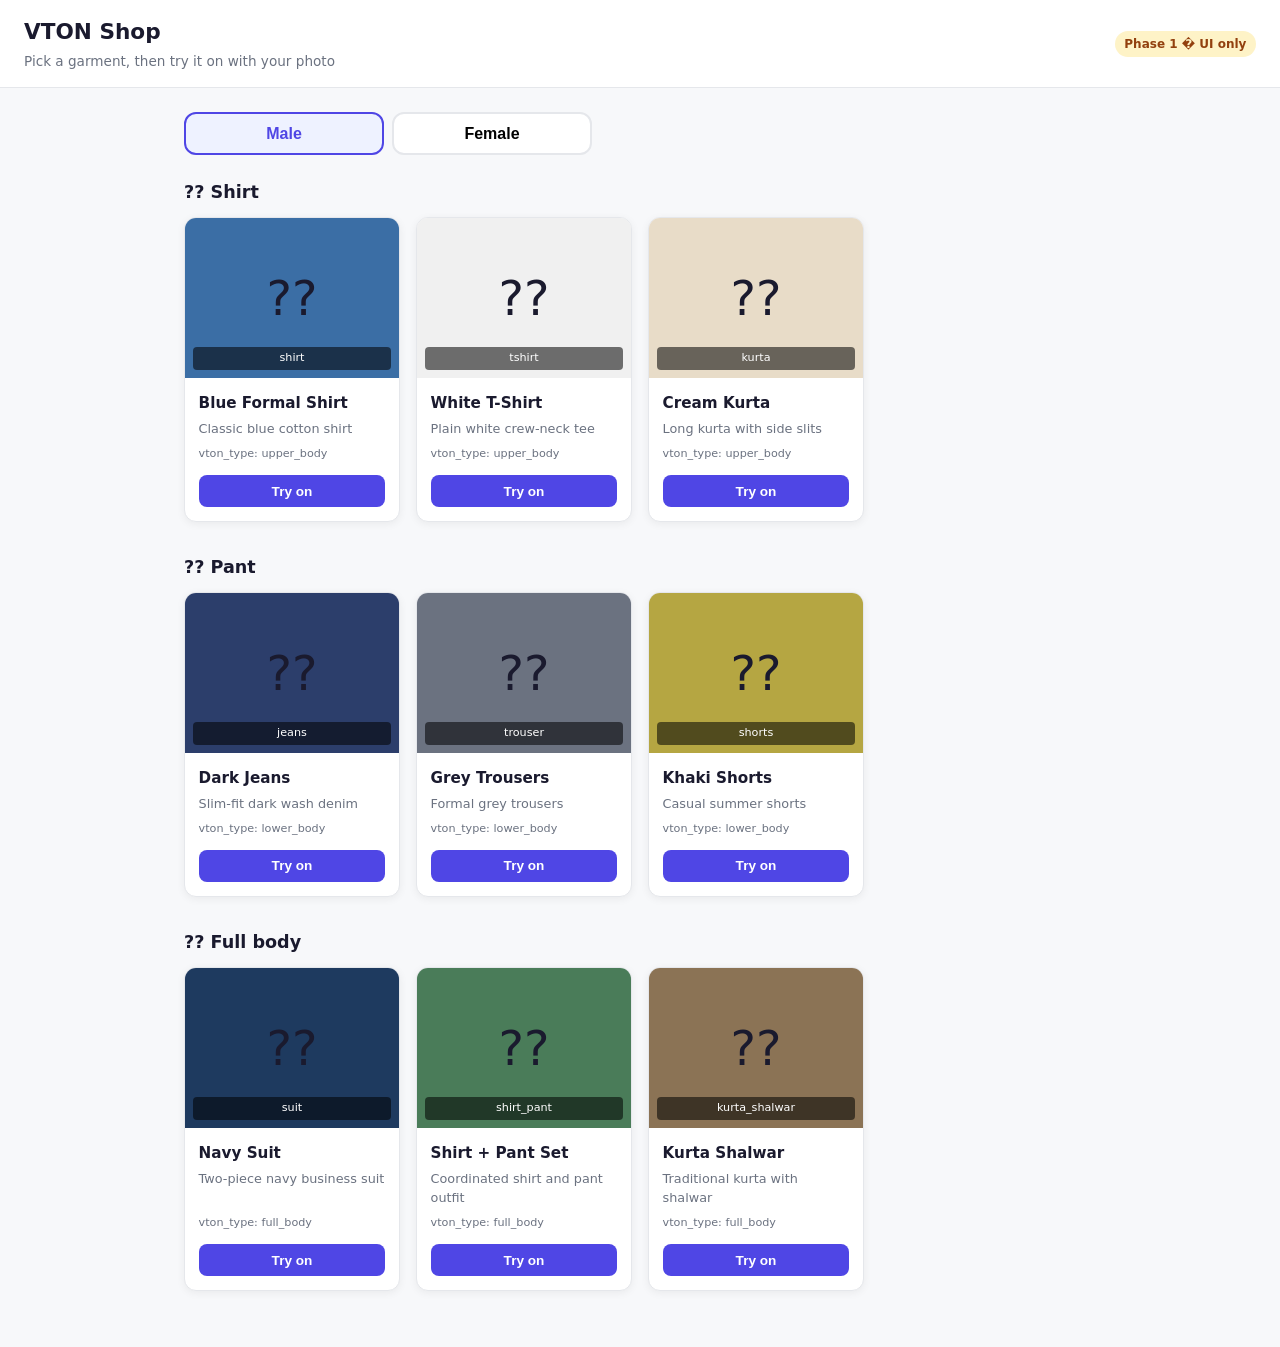
==== index.html @ e8cda4fc "simple page" ====
<!DOCTYPE html>
<html lang="en">
<head>
  <meta charset="UTF-8" />
  <meta name="viewport" content="width=device-width, initial-scale=1.0" />
  <title>VTON Shop � Pick a Garment</title>
  <link rel="stylesheet" href="css/style.css" />
</head>
<body>

  <header class="site-header">
    <div>
      <h1>VTON Shop</h1>
      <p>Pick a garment, then try it on with your photo</p>
    </div>
    <span class="phase-badge">Phase 1 � UI only</span>
  </header>

  <main class="container">

    <!-- Step 1: pick Male or Female -->
    <div class="gender-toggle">
      <button class="gender-btn active" data-gender="male">Male</button>
      <button class="gender-btn" data-gender="female">Female</button>
    </div>

    <!-- Step 2: products grouped by Shirt / Pant / Full body -->
    <div id="catalog"></div>

  </main>

  <script src="js/products.js"></script>
  <script src="js/shop.js"></script>
</body>
</html>
---- css/style.css ----
/* Simple, clean styles � no framework needed */

*,
*::before,
*::after {
  box-sizing: border-box;
}

:root {
  --bg: #f7f8fa;
  --card: #ffffff;
  --text: #1a1a2e;
  --muted: #6b7280;
  --accent: #4f46e5;
  --accent-hover: #4338ca;
  --border: #e5e7eb;
  --radius: 12px;
  --shadow: 0 2px 8px rgba(0, 0, 0, 0.06);
}

body {
  margin: 0;
  font-family: system-ui, -apple-system, "Segoe UI", Roboto, sans-serif;
  background: var(--bg);
  color: var(--text);
  line-height: 1.5;
}

/* ?? Header ??????????????????????????????????????????????????????????? */

.site-header {
  background: var(--card);
  border-bottom: 1px solid var(--border);
  padding: 1rem 1.5rem;
  display: flex;
  align-items: center;
  justify-content: space-between;
  flex-wrap: wrap;
  gap: 1rem;
}

.site-header h1 {
  margin: 0;
  font-size: 1.35rem;
}

.site-header p {
  margin: 0.15rem 0 0;
  font-size: 0.85rem;
  color: var(--muted);
}

.phase-badge {
  background: #fef3c7;
  color: #92400e;
  font-size: 0.75rem;
  font-weight: 600;
  padding: 0.25rem 0.6rem;
  border-radius: 999px;
}

/* ?? Layout ??????????????????????????????????????????????????????????? */

.container {
  max-width: 960px;
  margin: 0 auto;
  padding: 1.5rem;
}

/* ?? Gender toggle ???????????????????????????????????????????????????? */

.gender-toggle {
  display: flex;
  gap: 0.5rem;
  margin-bottom: 1.5rem;
}

.gender-btn {
  flex: 1;
  max-width: 200px;
  padding: 0.65rem 1rem;
  border: 2px solid var(--border);
  border-radius: var(--radius);
  background: var(--card);
  font-size: 1rem;
  font-weight: 600;
  cursor: pointer;
  transition: border-color 0.15s, background 0.15s;
}

.gender-btn:hover {
  border-color: var(--accent);
}

.gender-btn.active {
  border-color: var(--accent);
  background: #eef2ff;
  color: var(--accent);
}

/* ?? Category sections ???????????????????????????????????????????????? */

.category-section {
  margin-bottom: 2rem;
}

.category-title {
  font-size: 1.1rem;
  margin: 0 0 0.75rem;
  display: flex;
  align-items: center;
  gap: 0.4rem;
}

.product-grid {
  display: grid;
  grid-template-columns: repeat(auto-fill, minmax(200px, 1fr));
  gap: 1rem;
}

/* ?? Product card ????????????????????????????????????????????????????? */

.product-card {
  background: var(--card);
  border: 1px solid var(--border);
  border-radius: var(--radius);
  overflow: hidden;
  box-shadow: var(--shadow);
  display: flex;
  flex-direction: column;
}

.product-image {
  height: 160px;
  display: flex;
  align-items: center;
  justify-content: center;
  font-size: 3rem;
  position: relative;
}

.product-image .garment-label {
  position: absolute;
  bottom: 8px;
  left: 8px;
  right: 8px;
  background: rgba(0, 0, 0, 0.55);
  color: #fff;
  font-size: 0.7rem;
  padding: 0.2rem 0.5rem;
  border-radius: 4px;
  text-align: center;
}

.product-info {
  padding: 0.85rem;
  flex: 1;
  display: flex;
  flex-direction: column;
}

.product-info h3 {
  margin: 0 0 0.25rem;
  font-size: 0.95rem;
}

.product-info p {
  margin: 0;
  font-size: 0.8rem;
  color: var(--muted);
  flex: 1;
}

.product-meta {
  font-size: 0.7rem;
  color: var(--muted);
  margin-top: 0.5rem;
}

.try-on-btn {
  margin-top: 0.75rem;
  width: 100%;
  padding: 0.55rem;
  border: none;
  border-radius: 8px;
  background: var(--accent);
  color: #fff;
  font-weight: 600;
  font-size: 0.85rem;
  cursor: pointer;
  transition: background 0.15s;
}

.try-on-btn:hover {
  background: var(--accent-hover);
}

/* ?? Try-on page ?????????????????????????????????????????????????????? */

.try-on-layout {
  display: grid;
  grid-template-columns: 1fr 1fr;
  gap: 1.5rem;
}

@media (max-width: 640px) {
  .try-on-layout {
    grid-template-columns: 1fr;
  }
}

.panel {
  background: var(--card);
  border: 1px solid var(--border);
  border-radius: var(--radius);
  padding: 1.25rem;
  box-shadow: var(--shadow);
}

.panel h2 {
  margin: 0 0 1rem;
  font-size: 1rem;
}

.selected-product {
  display: flex;
  gap: 1rem;
  align-items: center;
}

.selected-product .thumb {
  width: 80px;
  height: 100px;
  border-radius: 8px;
  display: flex;
  align-items: center;
  justify-content: center;
  font-size: 2rem;
  flex-shrink: 0;
}

.selected-product .details h3 {
  margin: 0 0 0.25rem;
}

.selected-product .details p {
  margin: 0;
  font-size: 0.85rem;
  color: var(--muted);
}

.upload-zone {
  border: 2px dashed var(--border);
  border-radius: var(--radius);
  padding: 2rem 1rem;
  text-align: center;
  cursor: pointer;
  transition: border-color 0.15s, background 0.15s;
}

.upload-zone:hover,
.upload-zone.dragover {
  border-color: var(--accent);
  background: #f5f3ff;
}

.upload-zone input {
  display: none;
}

.upload-zone p {
  margin: 0.5rem 0 0;
  font-size: 0.85rem;
  color: var(--muted);
}

.preview-img {
  max-width: 100%;
  max-height: 280px;
  border-radius: 8px;
  margin-top: 1rem;
  display: none;
}

.preview-img.visible {
  display: block;
}

.primary-btn {
  width: 100%;
  padding: 0.75rem;
  margin-top: 1rem;
  border: none;
  border-radius: 8px;
  background: var(--accent);
  color: #fff;
  font-size: 1rem;
  font-weight: 600;
  cursor: pointer;
}

.primary-btn:hover:not(:disabled) {
  background: var(--accent-hover);
}

.primary-btn:disabled {
  opacity: 0.5;
  cursor: not-allowed;
}

.back-link {
  display: inline-block;
  margin-bottom: 1rem;
  color: var(--accent);
  text-decoration: none;
  font-size: 0.9rem;
}

.back-link:hover {
  text-decoration: underline;
}

/* ?? Result / info boxes ?????????????????????????????????????????????? */

.info-box {
  background: #f0fdf4;
  border: 1px solid #bbf7d0;
  border-radius: var(--radius);
  padding: 1rem;
  margin-top: 1rem;
  font-size: 0.85rem;
}

.info-box.warning {
  background: #fffbeb;
  border-color: #fde68a;
}

.info-box h4 {
  margin: 0 0 0.5rem;
  font-size: 0.9rem;
}

.info-box pre {
  margin: 0;
  font-size: 0.75rem;
  white-space: pre-wrap;
  word-break: break-all;
  background: rgba(0, 0, 0, 0.04);
  padding: 0.5rem;
  border-radius: 6px;
}

.result-placeholder {
  height: 280px;
  background: #f3f4f6;
  border-radius: 8px;
  display: flex;
  align-items: center;
  justify-content: center;
  color: var(--muted);
  font-size: 0.9rem;
}
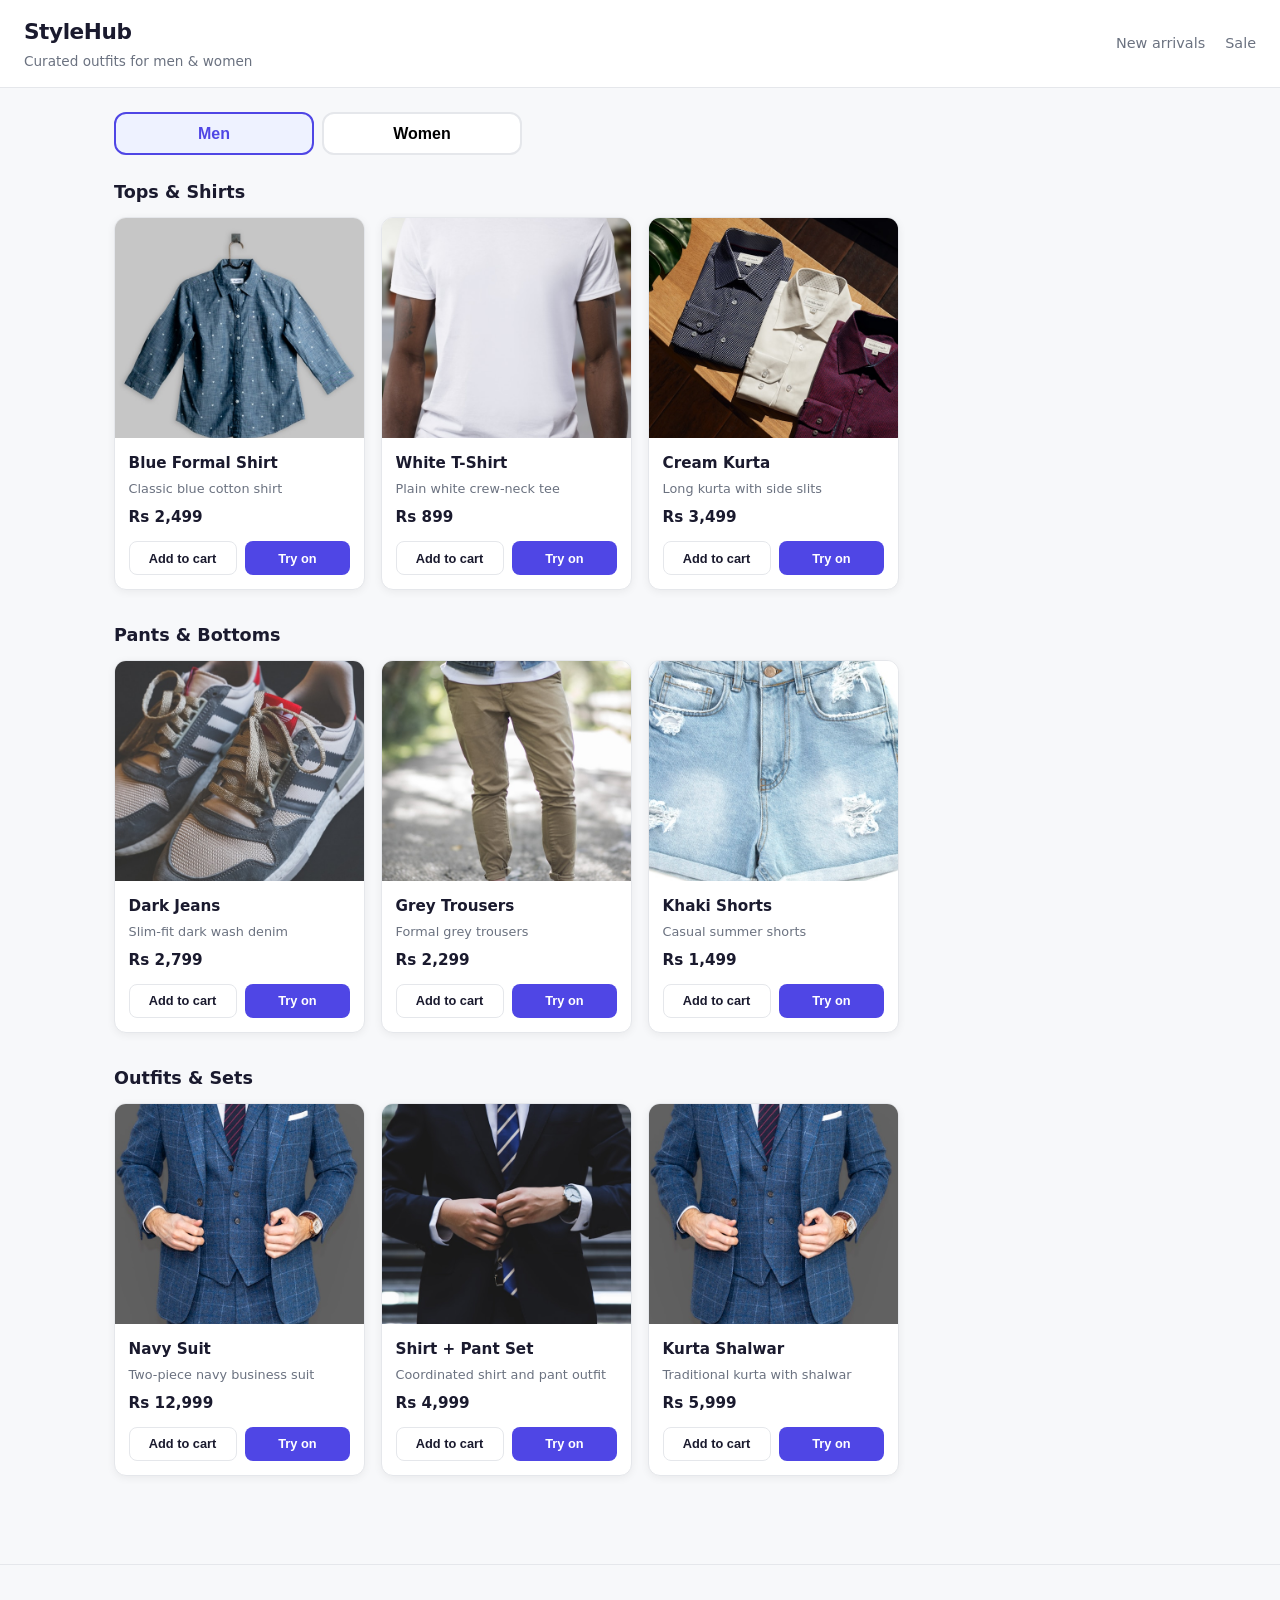
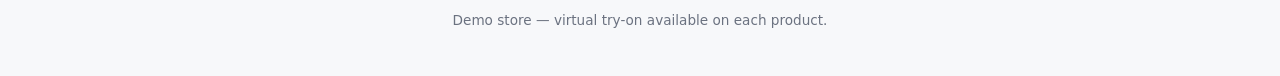
==== commit f82468c7: "intigrated" ====
--- a/index.html
+++ b/index.html
@@ -3,33 +3,40 @@
 <head>
   <meta charset="UTF-8" />
   <meta name="viewport" content="width=device-width, initial-scale=1.0" />
-  <title>VTON Shop � Pick a Garment</title>
+  <title>StyleHub — Online Outfit Store</title>
   <link rel="stylesheet" href="css/style.css" />
 </head>
 <body>
 
   <header class="site-header">
-    <div>
-      <h1>VTON Shop</h1>
-      <p>Pick a garment, then try it on with your photo</p>
+    <div class="brand">
+      <h1>StyleHub</h1>
+      <p>Curated outfits for men &amp; women</p>
     </div>
-    <span class="phase-badge">Phase 1 � UI only</span>
+    <nav class="header-nav">
+      <span class="nav-link">New arrivals</span>
+      <span class="nav-link">Sale</span>
+    </nav>
   </header>
 
   <main class="container">
 
-    <!-- Step 1: pick Male or Female -->
     <div class="gender-toggle">
-      <button class="gender-btn active" data-gender="male">Male</button>
-      <button class="gender-btn" data-gender="female">Female</button>
+      <button type="button" class="gender-btn active" data-gender="male">Men</button>
+      <button type="button" class="gender-btn" data-gender="female">Women</button>
     </div>
 
-    <!-- Step 2: products grouped by Shirt / Pant / Full body -->
     <div id="catalog"></div>
 
   </main>
 
+  <footer class="site-footer">
+    <p>Demo store — virtual try-on available on each product.</p>
+  </footer>
+
+  <script src="js/config.js"></script>
   <script src="js/products.js"></script>
+  <script src="js/vton-widget.js"></script>
   <script src="js/shop.js"></script>
 </body>
 </html>
--- a/css/style.css
+++ b/css/style.css
@@ -62,9 +62,33 @@
 /* ?? Layout ??????????????????????????????????????????????????????????? */
 
 .container {
-  max-width: 960px;
+  max-width: 1100px;
   margin: 0 auto;
   padding: 1.5rem;
+}
+
+.site-footer {
+  text-align: center;
+  padding: 2rem 1rem;
+  color: var(--muted);
+  font-size: 0.85rem;
+  border-top: 1px solid var(--border);
+  margin-top: 2rem;
+}
+
+.header-nav {
+  display: flex;
+  gap: 1.25rem;
+}
+
+.nav-link {
+  font-size: 0.9rem;
+  color: var(--muted);
+  cursor: default;
+}
+
+.brand h1 {
+  letter-spacing: -0.02em;
 }
 
 /* ?? Gender toggle ???????????????????????????????????????????????????? */
@@ -131,12 +155,21 @@
 }
 
 .product-image {
-  height: 160px;
+  height: 220px;
   display: flex;
   align-items: center;
   justify-content: center;
   font-size: 3rem;
   position: relative;
+  overflow: hidden;
+  background: #e5e7eb;
+}
+
+.product-image img {
+  width: 100%;
+  height: 100%;
+  object-fit: cover;
+  display: block;
 }
 
 .product-image .garment-label {
@@ -177,6 +210,51 @@
   margin-top: 0.5rem;
 }
 
+.product-price {
+  font-size: 0.95rem;
+  font-weight: 700;
+  margin-top: 0.5rem;
+  color: var(--text);
+}
+
+.product-actions {
+  display: flex;
+  gap: 0.5rem;
+  margin-top: 0.75rem;
+}
+
+.btn-secondary,
+.btn-try-on {
+  flex: 1;
+  padding: 0.55rem 0.4rem;
+  border-radius: 8px;
+  font-weight: 600;
+  font-size: 0.8rem;
+  cursor: pointer;
+  transition: background 0.15s, border-color 0.15s;
+}
+
+.btn-secondary {
+  border: 1px solid var(--border);
+  background: var(--card);
+  color: var(--text);
+}
+
+.btn-secondary:hover {
+  border-color: var(--accent);
+}
+
+.btn-try-on {
+  border: none;
+  background: var(--accent);
+  color: #fff;
+}
+
+.btn-try-on:hover {
+  background: var(--accent-hover);
+}
+
+/* Legacy single-button class (try-on page) */
 .try-on-btn {
   margin-top: 0.75rem;
   width: 100%;
@@ -237,6 +315,15 @@
   justify-content: center;
   font-size: 2rem;
   flex-shrink: 0;
+}
+
+.selected-product .thumb-img {
+  width: 100px;
+  height: 130px;
+  border-radius: 8px;
+  object-fit: cover;
+  flex-shrink: 0;
+  background: #e5e7eb;
 }
 
 .selected-product .details h3 {
@@ -352,7 +439,7 @@
 }
 
 .result-placeholder {
-  height: 280px;
+  min-height: 200px;
   background: #f3f4f6;
   border-radius: 8px;
   display: flex;
@@ -360,4 +447,171 @@
   justify-content: center;
   color: var(--muted);
   font-size: 0.9rem;
-}
+  padding: 1rem;
+  text-align: center;
+}
+
+/* ── VTON widget (modal) ───────────────────────────────────────────── */
+
+body.vton-open {
+  overflow: hidden;
+}
+
+.vton-widget {
+  position: fixed;
+  inset: 0;
+  z-index: 1000;
+  display: flex;
+  align-items: center;
+  justify-content: center;
+  padding: 1rem;
+  pointer-events: none;
+  opacity: 0;
+  transition: opacity 0.2s;
+}
+
+.vton-widget.open {
+  pointer-events: auto;
+  opacity: 1;
+}
+
+.vton-backdrop {
+  position: absolute;
+  inset: 0;
+  background: rgba(15, 23, 42, 0.55);
+}
+
+.vton-dialog {
+  position: relative;
+  z-index: 1;
+  width: 100%;
+  max-width: 480px;
+  max-height: 92vh;
+  overflow-y: auto;
+  background: var(--card);
+  border-radius: var(--radius);
+  padding: 1.5rem;
+  box-shadow: 0 20px 50px rgba(0, 0, 0, 0.2);
+}
+
+.vton-close {
+  position: absolute;
+  top: 0.75rem;
+  right: 0.75rem;
+  width: 2rem;
+  height: 2rem;
+  border: none;
+  border-radius: 50%;
+  background: #f3f4f6;
+  font-size: 1.25rem;
+  line-height: 1;
+  cursor: pointer;
+  color: var(--muted);
+}
+
+.vton-close:hover {
+  background: #e5e7eb;
+  color: var(--text);
+}
+
+.vton-dialog h2 {
+  margin: 0 2rem 0.25rem 0;
+  font-size: 1.2rem;
+}
+
+.vton-subtitle {
+  margin: 0 0 1rem;
+  font-size: 0.85rem;
+  color: var(--muted);
+}
+
+.vton-product {
+  display: flex;
+  gap: 1rem;
+  align-items: center;
+  padding: 0.75rem;
+  background: #f9fafb;
+  border-radius: 8px;
+  margin-bottom: 1rem;
+}
+
+.vton-product .thumb-img {
+  width: 72px;
+  height: 96px;
+  object-fit: cover;
+  border-radius: 6px;
+  flex-shrink: 0;
+}
+
+.vton-product .details h3 {
+  margin: 0 0 0.2rem;
+  font-size: 0.95rem;
+}
+
+.vton-product .details p {
+  margin: 0;
+  font-size: 0.8rem;
+  color: var(--muted);
+}
+
+.vton-result-section {
+  margin-top: 1.25rem;
+}
+
+.vton-result-section h3 {
+  margin: 0 0 0.5rem;
+  font-size: 0.9rem;
+}
+
+.vton-result-img {
+  max-width: 100%;
+  border-radius: 8px;
+  display: block;
+}
+
+.vton-status {
+  margin-top: 0.75rem;
+  padding: 0.65rem 0.85rem;
+  border-radius: 8px;
+  font-size: 0.85rem;
+  background: #eef2ff;
+  color: #3730a3;
+}
+
+.vton-status.loading {
+  background: #fef3c7;
+  color: #92400e;
+}
+
+.vton-status.error {
+  background: #fef2f2;
+  color: #b91c1c;
+}
+
+.vton-status.info {
+  background: #f0fdf4;
+  color: #166534;
+}
+
+.vton-preview-note {
+  text-align: center;
+  font-size: 0.85rem;
+  color: var(--muted);
+}
+
+.vton-preview-note code {
+  font-size: 0.75rem;
+}
+
+@media (max-width: 640px) {
+  .vton-dialog {
+    max-width: 100%;
+    max-height: 100vh;
+    border-radius: 0;
+    padding: 1.25rem 1rem 2rem;
+  }
+
+  .product-actions {
+    flex-direction: column;
+  }
+}
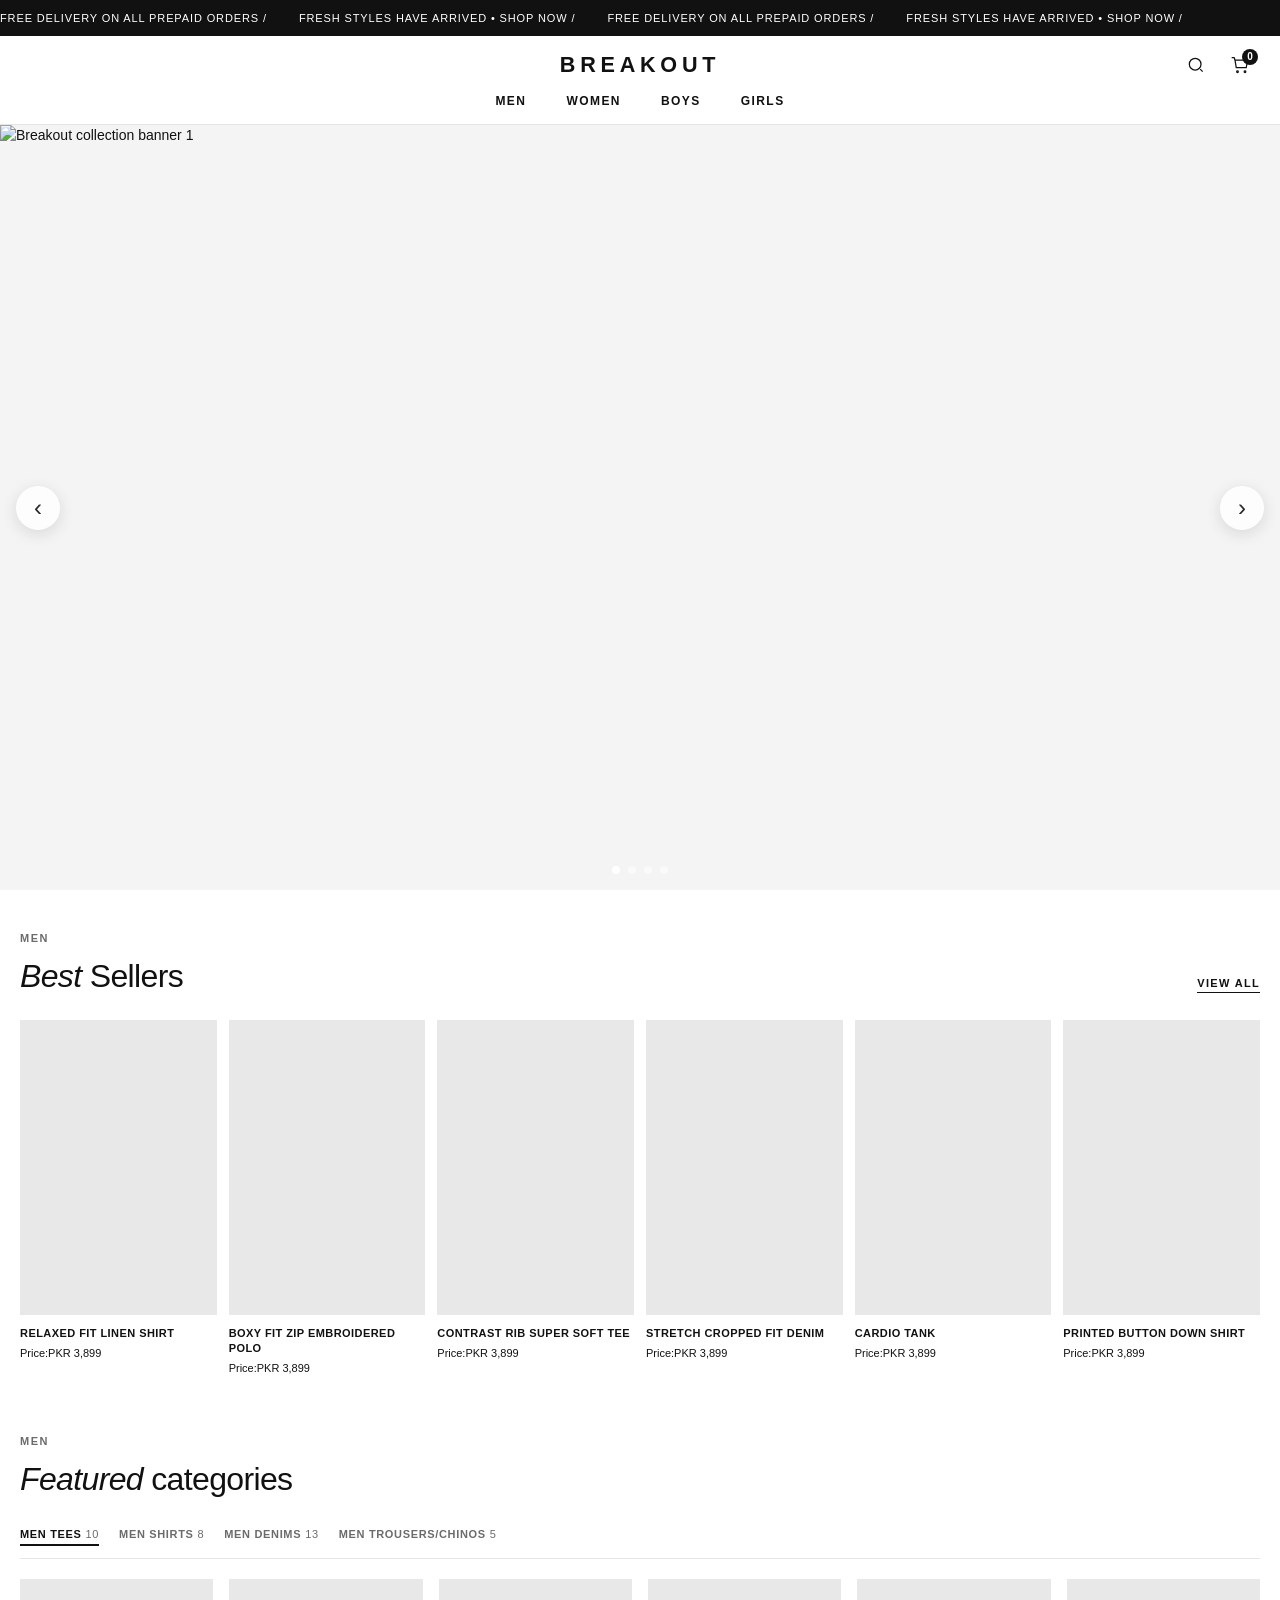
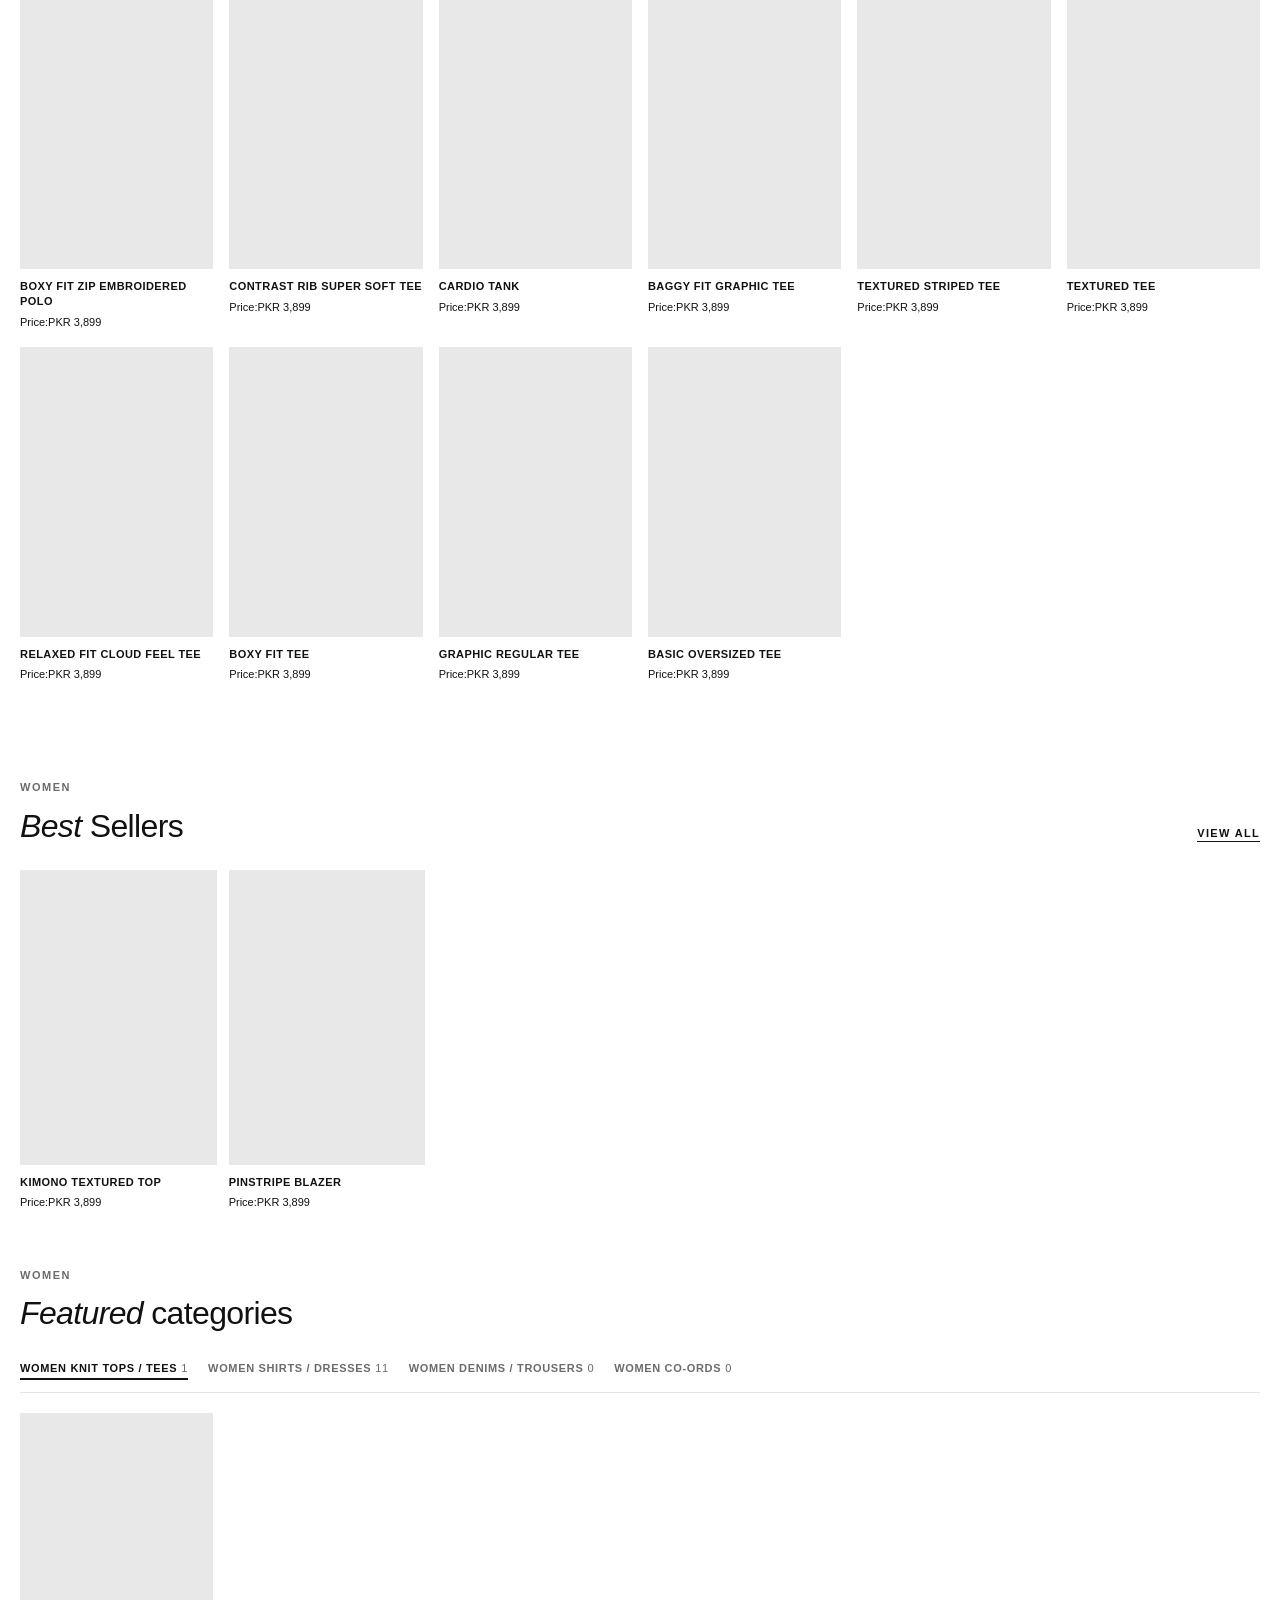
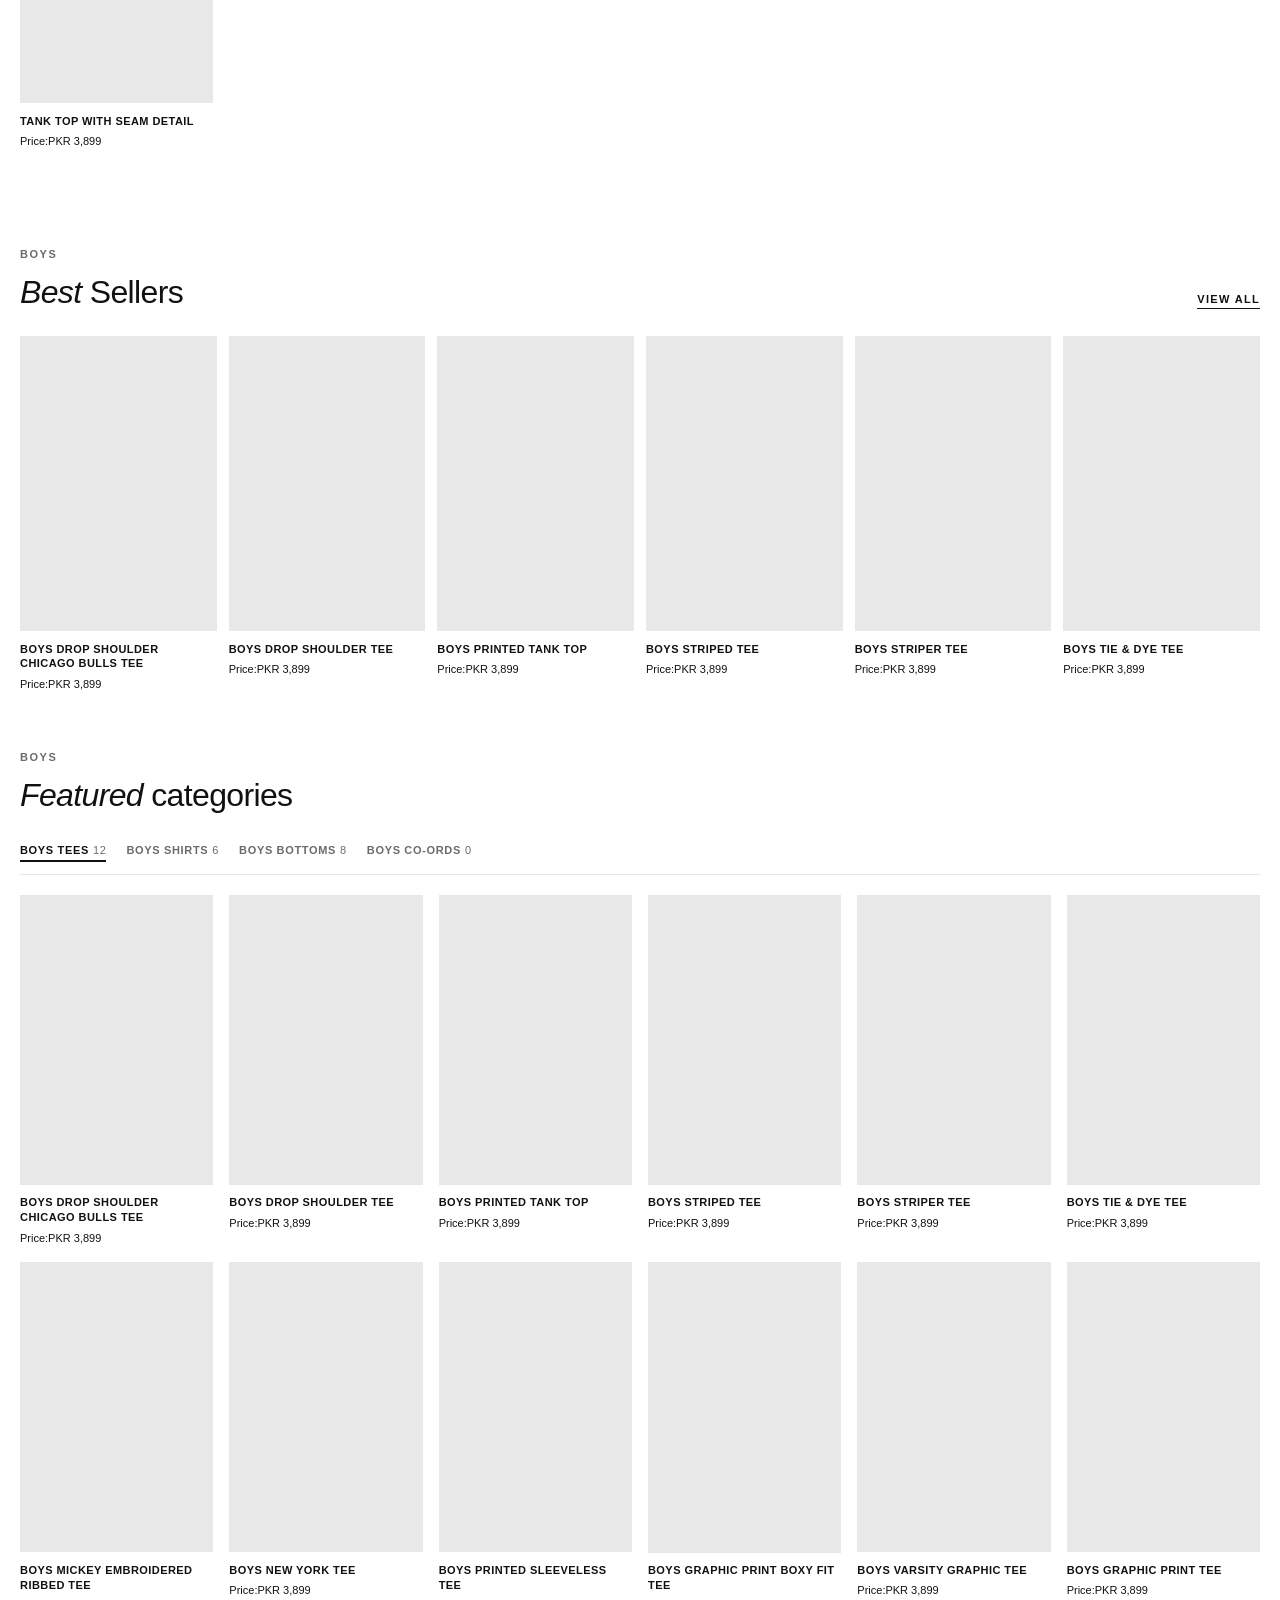
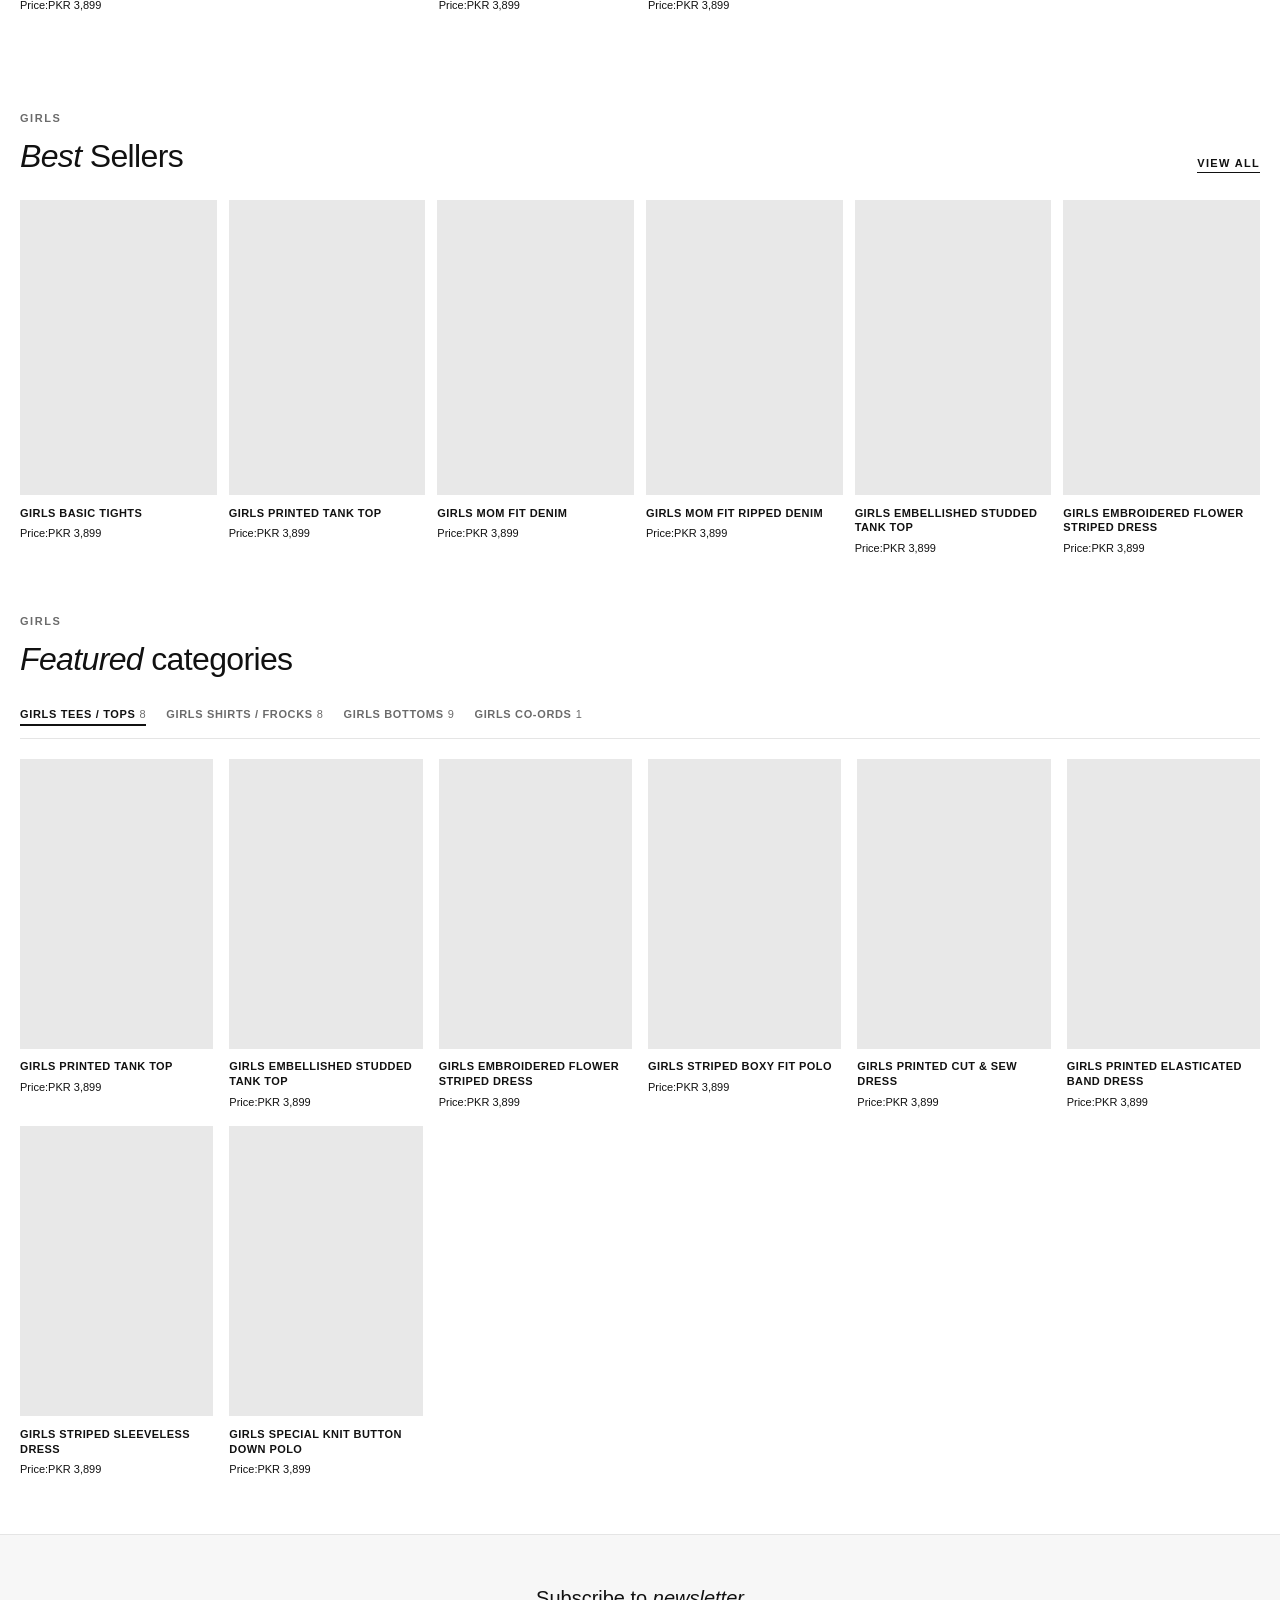
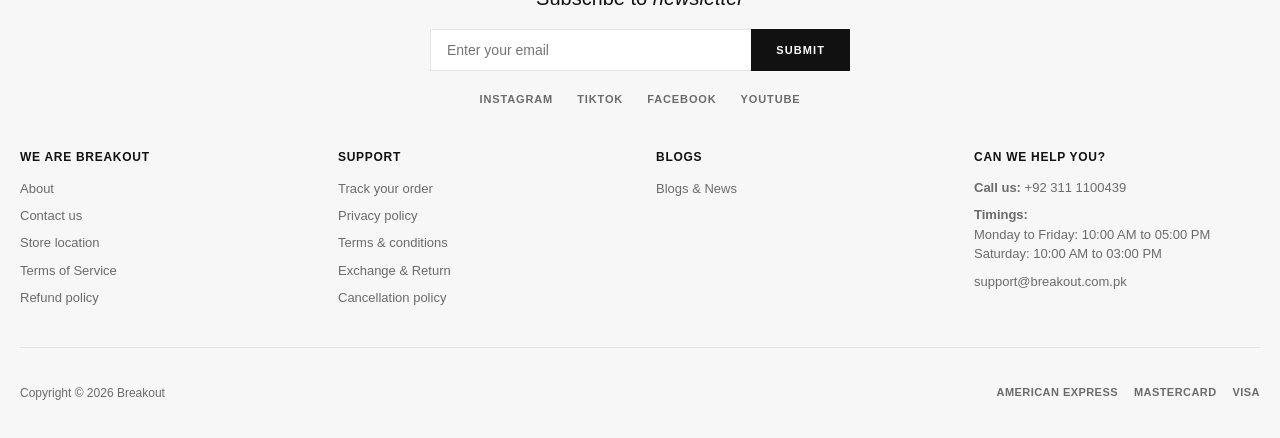
==== commit 7fbefaea: "imrove frontend" ====
--- a/index.html
+++ b/index.html
@@ -3,40 +3,175 @@
 <head>
   <meta charset="UTF-8" />
   <meta name="viewport" content="width=device-width, initial-scale=1.0" />
-  <title>StyleHub — Online Outfit Store</title>
-  <link rel="stylesheet" href="css/style.css" />
+  <meta http-equiv="Cache-Control" content="no-cache, no-store, must-revalidate" />
+  <title>Best Western Wear &amp; Casual Clothing | Breakout Pakistan</title>
+  <link rel="stylesheet" href="css/style.css?v=20260825" />
 </head>
 <body>
 
-  <header class="site-header">
-    <div class="brand">
-      <h1>StyleHub</h1>
-      <p>Curated outfits for men &amp; women</p>
+  <a class="skip-link" href="#main">Skip to content</a>
+
+  <!-- Announcement bar (matches breakout.com.pk copy) -->
+  <div class="announcement-bar">
+    <div class="announcement-bar__track">
+      <span>FREE DELIVERY ON ALL PREPAID ORDERS /</span>
+      <span>FRESH STYLES HAVE ARRIVED • SHOP NOW /</span>
+      <span>FREE DELIVERY ON ALL PREPAID ORDERS /</span>
+      <span>FRESH STYLES HAVE ARRIVED • SHOP NOW /</span>
     </div>
-    <nav class="header-nav">
-      <span class="nav-link">New arrivals</span>
-      <span class="nav-link">Sale</span>
+  </div>
+
+  <!-- Header -->
+  <header class="bo-header" id="bo-header">
+    <div class="bo-header__row bo-header__row--mobile">
+      <button type="button" class="bo-icon-btn" id="btn-menu" aria-label="Menu">
+        <svg width="22" height="22" viewBox="0 0 24 24" fill="none" stroke="currentColor" stroke-width="1.5"><path d="M4 7h16M4 12h16M4 17h16"/></svg>
+      </button>
+      <a href="index.html" class="bo-logo">BREAKOUT</a>
+      <div class="bo-header__actions">
+        <button type="button" class="bo-icon-btn" id="btn-search" aria-label="Search">
+          <svg width="20" height="20" viewBox="0 0 24 24" fill="none" stroke="currentColor" stroke-width="1.5"><circle cx="11" cy="11" r="7"/><path d="M20 20l-3-3"/></svg>
+        </button>
+        <button type="button" class="bo-icon-btn bo-cart-btn" id="btn-cart" aria-label="Shopping cart">
+          <svg width="20" height="20" viewBox="0 0 24 24" fill="none" stroke="currentColor" stroke-width="1.5"><path d="M6 6h15l-1.5 9h-12z"/><circle cx="9" cy="20" r="1"/><circle cx="18" cy="20" r="1"/><path d="M6 6L5 3H2"/></svg>
+          <span class="bo-cart-count" id="cart-count">0</span>
+        </button>
+      </div>
+    </div>
+
+    <nav class="bo-nav" aria-label="Main">
+      <div class="bo-nav__item" data-gender="male">
+        <a href="#section-men" class="bo-nav__link">Men</a>
+      </div>
+      <div class="bo-nav__item" data-gender="female">
+        <a href="#section-women" class="bo-nav__link">Women</a>
+      </div>
+      <div class="bo-nav__item" data-gender="boys">
+        <a href="#section-boys" class="bo-nav__link">Boys</a>
+      </div>
+      <div class="bo-nav__item" data-gender="girls">
+        <a href="#section-girls" class="bo-nav__link">Girls</a>
+      </div>
     </nav>
   </header>
 
-  <main class="container">
+  <!-- Mobile menu drawer -->
+  <div class="bo-drawer" id="drawer-menu" aria-hidden="true">
+    <div class="bo-drawer__backdrop" data-close-drawer></div>
+    <aside class="bo-drawer__panel">
+      <div class="bo-drawer__head">
+        <span class="bo-drawer__title">Menu</span>
+        <button type="button" class="bo-drawer__close" data-close-drawer aria-label="Close">&times;</button>
+      </div>
+      <nav class="bo-drawer__nav" id="mobile-nav"></nav>
+    </aside>
+  </div>
 
-    <div class="gender-toggle">
-      <button type="button" class="gender-btn active" data-gender="male">Men</button>
-      <button type="button" class="gender-btn" data-gender="female">Women</button>
+  <!-- Search drawer -->
+  <div class="bo-drawer" id="drawer-search" aria-hidden="true">
+    <div class="bo-drawer__backdrop" data-close-drawer></div>
+    <aside class="bo-drawer__panel">
+      <div class="bo-drawer__head">
+        <span class="bo-drawer__title">Search</span>
+        <button type="button" class="bo-drawer__close" data-close-drawer aria-label="Close">&times;</button>
+      </div>
+      <input type="search" class="bo-search-input" placeholder="Search for..." id="search-input" />
+      <div class="bo-search-hints" id="search-hints"></div>
+      <div class="bo-search-results" id="search-results"></div>
+    </aside>
+  </div>
+
+  <!-- Cart drawer -->
+  <div class="bo-drawer bo-drawer--cart" id="drawer-cart" aria-hidden="true">
+    <div class="bo-drawer__backdrop" data-close-drawer></div>
+    <aside class="bo-drawer__panel">
+      <div class="bo-drawer__head">
+        <span class="bo-drawer__title">Cart (<span id="cart-count-drawer">0</span>)</span>
+        <button type="button" class="bo-drawer__close" data-close-drawer aria-label="Close">&times;</button>
+      </div>
+      <div id="cart-body"></div>
+    </aside>
+  </div>
+
+  <main id="main">
+    <div id="catalog"></div>
+  </main>
+
+  <!-- Footer -->
+  <footer class="bo-footer">
+    <div class="bo-footer__newsletter">
+      <h3>Subscribe to <em>newsletter</em></h3>
+      <form class="bo-newsletter-form" onsubmit="return false;">
+        <input type="email" placeholder="Enter your email" aria-label="Email" />
+        <button type="submit" class="bo-btn">Submit</button>
+      </form>
+      <div class="bo-social">
+        <span>Instagram</span>
+        <span>TikTok</span>
+        <span>Facebook</span>
+        <span>YouTube</span>
+      </div>
     </div>
 
-    <div id="catalog"></div>
+    <div class="bo-footer__grid">
+      <div>
+        <h4>We are BREAKOUT</h4>
+        <ul>
+          <li><a href="#">About</a></li>
+          <li><a href="#">Contact us</a></li>
+          <li><a href="#">Store location</a></li>
+          <li><a href="#">Terms of Service</a></li>
+          <li><a href="#">Refund policy</a></li>
+        </ul>
+      </div>
+      <div>
+        <h4>Support</h4>
+        <ul>
+          <li><a href="#">Track your order</a></li>
+          <li><a href="#">Privacy policy</a></li>
+          <li><a href="#">Terms &amp; conditions</a></li>
+          <li><a href="#">Exchange &amp; Return</a></li>
+          <li><a href="#">Cancellation policy</a></li>
+        </ul>
+      </div>
+      <div>
+        <h4>Blogs</h4>
+        <ul>
+          <li><a href="#">Blogs &amp; News</a></li>
+        </ul>
+      </div>
+      <div>
+        <h4>Can we help you?</h4>
+        <p><strong>Call us:</strong> +92 311 1100439</p>
+        <p><strong>Timings:</strong><br />Monday to Friday: 10:00 AM to 05:00 PM<br />Saturday: 10:00 AM to 03:00 PM</p>
+        <p><a href="mailto:support@breakout.com.pk">support@breakout.com.pk</a></p>
+      </div>
+    </div>
 
-  </main>
-
-  <footer class="site-footer">
-    <p>Demo store — virtual try-on available on each product.</p>
+    <div class="bo-footer__bottom">
+      <p>Copyright © 2026 Breakout</p>
+      <div class="bo-payments">
+        <span>American Express</span>
+        <span>Mastercard</span>
+        <span>Visa</span>
+      </div>
+    </div>
   </footer>
 
-  <script src="js/config.js"></script>
-  <script src="js/products.js"></script>
-  <script src="js/vton-widget.js"></script>
-  <script src="js/shop.js"></script>
+  <script src="js/config.js?v=20260825"></script>
+  <script src="js/products.js?v=20260825"></script>
+  <script src="js/cart.js?v=20260825"></script>
+  <script src="js/product-modal.js?v=20260825"></script>
+  <script src="js/vton-widget.js?v=20260825"></script>
+  <script src="js/ui.js?v=20260825"></script>
+  <script src="js/hero.js?v=20260825"></script>
+  <script src="js/shop.js?v=20260825"></script>
+  <script>
+    window.addEventListener("error", function (e) {
+      if (e.filename && e.filename.indexOf("/js/") !== -1) {
+        console.error("Script error:", e.message, e.filename);
+      }
+    });
+  </script>
 </body>
 </html>
--- a/css/style.css
+++ b/css/style.css
@@ -1,4 +1,4 @@
-/* Simple, clean styles � no framework needed */
+/* breakout.com.pk clone — StyleHub demo with VTON */
 
 *,
 *::before,
@@ -7,460 +7,581 @@
 }
 
 :root {
-  --bg: #f7f8fa;
-  --card: #ffffff;
-  --text: #1a1a2e;
-  --muted: #6b7280;
-  --accent: #4f46e5;
-  --accent-hover: #4338ca;
-  --border: #e5e7eb;
-  --radius: 12px;
-  --shadow: 0 2px 8px rgba(0, 0, 0, 0.06);
+  --bo-black: #111111;
+  --bo-white: #ffffff;
+  --bo-gray: #6b6b6b;
+  --bo-border: #e5e5e5;
+  --bo-sale: #c41230;
+  --font: -apple-system, BlinkMacSystemFont, "Helvetica Neue", Helvetica, Arial, sans-serif;
+  --header-h: 108px;
+  --ease: cubic-bezier(0.25, 0.46, 0.45, 0.94);
+}
+
+html {
+  scroll-behavior: smooth;
 }
 
 body {
   margin: 0;
-  font-family: system-ui, -apple-system, "Segoe UI", Roboto, sans-serif;
-  background: var(--bg);
-  color: var(--text);
+  font-family: var(--font);
+  font-size: 14px;
+  color: var(--bo-black);
+  background: var(--bo-white);
   line-height: 1.5;
-}
-
-/* ?? Header ??????????????????????????????????????????????????????????? */
-
-.site-header {
-  background: var(--card);
-  border-bottom: 1px solid var(--border);
-  padding: 1rem 1.5rem;
+  -webkit-font-smoothing: antialiased;
+}
+
+body.bo-drawer-open {
+  overflow: hidden;
+}
+
+a {
+  color: inherit;
+  text-decoration: none;
+}
+
+button {
+  font-family: inherit;
+}
+
+.skip-link {
+  position: absolute;
+  left: -9999px;
+  top: 0;
+  z-index: 9999;
+  padding: 0.5rem 1rem;
+  background: var(--bo-black);
+  color: var(--bo-white);
+}
+
+.skip-link:focus {
+  left: 0;
+}
+
+/* ── Announcement bar ──────────────────────────────────────────────── */
+
+.announcement-bar {
+  background: var(--bo-black);
+  color: var(--bo-white);
+  overflow: hidden;
+  font-size: 11px;
+  font-weight: 500;
+  letter-spacing: 0.08em;
+  text-transform: uppercase;
+  white-space: nowrap;
+}
+
+.announcement-bar__track {
+  display: inline-flex;
+  gap: 2rem;
+  padding: 0.6rem 0;
+  animation: bo-marquee 30s linear infinite;
+}
+
+@keyframes bo-marquee {
+  from { transform: translateX(0); }
+  to { transform: translateX(-50%); }
+}
+
+@media (prefers-reduced-motion: reduce) {
+  .announcement-bar__track {
+    animation: none;
+    justify-content: center;
+    width: 100%;
+    flex-wrap: wrap;
+    white-space: normal;
+    text-align: center;
+    padding: 0.5rem 1rem;
+  }
+  .announcement-bar__track span:nth-child(n+3) {
+    display: none;
+  }
+}
+
+/* ── Header ────────────────────────────────────────────────────────── */
+
+.bo-header {
+  position: sticky;
+  top: 0;
+  z-index: 200;
+  background: var(--bo-white);
+  border-bottom: 1px solid var(--bo-border);
+  transition: box-shadow 0.25s var(--ease);
+}
+
+.bo-header.is-scrolled {
+  box-shadow: 0 2px 12px rgba(0, 0, 0, 0.06);
+}
+
+.bo-header__row {
   display: flex;
   align-items: center;
   justify-content: space-between;
-  flex-wrap: wrap;
-  gap: 1rem;
-}
-
-.site-header h1 {
-  margin: 0;
+  max-width: 1400px;
+  margin: 0 auto;
+  padding: 0.85rem 1.25rem;
+}
+
+.bo-logo {
   font-size: 1.35rem;
-}
-
-.site-header p {
-  margin: 0.15rem 0 0;
-  font-size: 0.85rem;
-  color: var(--muted);
-}
-
-.phase-badge {
-  background: #fef3c7;
-  color: #92400e;
-  font-size: 0.75rem;
-  font-weight: 600;
-  padding: 0.25rem 0.6rem;
-  border-radius: 999px;
-}
-
-/* ?? Layout ??????????????????????????????????????????????????????????? */
-
-.container {
-  max-width: 1100px;
-  margin: 0 auto;
-  padding: 1.5rem;
-}
-
-.site-footer {
-  text-align: center;
-  padding: 2rem 1rem;
-  color: var(--muted);
-  font-size: 0.85rem;
-  border-top: 1px solid var(--border);
-  margin-top: 2rem;
-}
-
-.header-nav {
-  display: flex;
-  gap: 1.25rem;
-}
-
-.nav-link {
-  font-size: 0.9rem;
-  color: var(--muted);
-  cursor: default;
-}
-
-.brand h1 {
-  letter-spacing: -0.02em;
-}
-
-/* ?? Gender toggle ???????????????????????????????????????????????????? */
-
-.gender-toggle {
-  display: flex;
-  gap: 0.5rem;
-  margin-bottom: 1.5rem;
-}
-
-.gender-btn {
-  flex: 1;
-  max-width: 200px;
-  padding: 0.65rem 1rem;
-  border: 2px solid var(--border);
-  border-radius: var(--radius);
-  background: var(--card);
-  font-size: 1rem;
-  font-weight: 600;
-  cursor: pointer;
-  transition: border-color 0.15s, background 0.15s;
-}
-
-.gender-btn:hover {
-  border-color: var(--accent);
-}
-
-.gender-btn.active {
-  border-color: var(--accent);
-  background: #eef2ff;
-  color: var(--accent);
-}
-
-/* ?? Category sections ???????????????????????????????????????????????? */
-
-.category-section {
-  margin-bottom: 2rem;
-}
-
-.category-title {
-  font-size: 1.1rem;
-  margin: 0 0 0.75rem;
+  font-weight: 700;
+  letter-spacing: 0.22em;
+  text-transform: uppercase;
+  text-decoration: none;
+  color: var(--bo-black);
+}
+
+.bo-header__actions {
   display: flex;
   align-items: center;
-  gap: 0.4rem;
-}
-
-.product-grid {
-  display: grid;
-  grid-template-columns: repeat(auto-fill, minmax(200px, 1fr));
-  gap: 1rem;
-}
-
-/* ?? Product card ????????????????????????????????????????????????????? */
-
-.product-card {
-  background: var(--card);
-  border: 1px solid var(--border);
-  border-radius: var(--radius);
-  overflow: hidden;
-  box-shadow: var(--shadow);
-  display: flex;
-  flex-direction: column;
-}
-
-.product-image {
-  height: 220px;
+  gap: 0.25rem;
+}
+
+.bo-icon-btn {
   display: flex;
   align-items: center;
   justify-content: center;
-  font-size: 3rem;
+  width: 40px;
+  height: 40px;
+  border: none;
+  background: transparent;
+  cursor: pointer;
+  color: var(--bo-black);
   position: relative;
+}
+
+.bo-cart-count {
+  position: absolute;
+  top: 4px;
+  right: 2px;
+  font-size: 10px;
+  font-weight: 700;
+  min-width: 16px;
+  height: 16px;
+  line-height: 16px;
+  text-align: center;
+  border-radius: 50%;
+  background: var(--bo-black);
+  color: var(--bo-white);
+}
+
+.bo-nav {
+  display: none;
+  justify-content: center;
+  gap: 2.5rem;
+  padding: 0 1.25rem 0.85rem;
+}
+
+.bo-nav__item {
+  position: static;
+}
+
+.bo-nav__link {
+  font-size: 12px;
+  font-weight: 600;
+  letter-spacing: 0.12em;
+  text-transform: uppercase;
+  color: var(--bo-black);
+  padding: 0.25rem 0;
+  border-bottom: 2px solid transparent;
+  transition: border-color 0.2s;
+}
+
+.bo-nav__link:hover {
+  border-bottom-color: var(--bo-black);
+}
+
+@media (min-width: 900px) {
+  .bo-header__row--mobile #btn-menu {
+    display: none;
+  }
+
+  .bo-nav {
+    display: flex;
+  }
+
+  .bo-header__row {
+    justify-content: center;
+    position: relative;
+    padding-bottom: 0.5rem;
+  }
+
+  .bo-header__actions {
+    position: absolute;
+    right: 1.25rem;
+  }
+}
+
+/* ── Drawers ───────────────────────────────────────────────────────── */
+
+.bo-drawer {
+  position: fixed;
+  inset: 0;
+  z-index: 500;
+  pointer-events: none;
+  visibility: hidden;
+}
+
+.bo-drawer.open {
+  pointer-events: auto;
+  visibility: visible;
+}
+
+.bo-drawer__backdrop {
+  position: absolute;
+  inset: 0;
+  background: rgba(0, 0, 0, 0.45);
+  opacity: 0;
+  transition: opacity 0.3s;
+}
+
+.bo-drawer.open .bo-drawer__backdrop {
+  opacity: 1;
+}
+
+.bo-drawer__panel {
+  position: absolute;
+  top: 0;
+  left: 0;
+  width: min(360px, 88vw);
+  height: 100%;
+  background: var(--bo-white);
+  transform: translateX(-100%);
+  transition: transform 0.35s var(--ease);
+  display: flex;
+  flex-direction: column;
+  overflow-y: auto;
+  padding: 1.25rem;
+}
+
+.bo-drawer--cart .bo-drawer__panel {
+  left: auto;
+  right: 0;
+  transform: translateX(100%);
+}
+
+.bo-drawer.open .bo-drawer__panel {
+  transform: translateX(0);
+}
+
+.bo-drawer__head {
+  display: flex;
+  align-items: center;
+  justify-content: space-between;
+  margin-bottom: 1.5rem;
+  padding-bottom: 1rem;
+  border-bottom: 1px solid var(--bo-border);
+}
+
+.bo-drawer__title {
+  font-size: 13px;
+  font-weight: 700;
+  letter-spacing: 0.1em;
+  text-transform: uppercase;
+}
+
+.bo-drawer__close {
+  border: none;
+  background: none;
+  font-size: 1.75rem;
+  line-height: 1;
+  cursor: pointer;
+  color: var(--bo-gray);
+}
+
+.bo-drawer__link {
+  display: block;
+  padding: 0.85rem 0;
+  font-size: 13px;
+  font-weight: 600;
+  letter-spacing: 0.08em;
+  text-transform: uppercase;
+  border-bottom: 1px solid var(--bo-border);
+}
+
+.bo-search-input {
+  width: 100%;
+  padding: 0.75rem 0;
+  border: none;
+  border-bottom: 1px solid var(--bo-black);
+  font-size: 1rem;
+  outline: none;
+}
+
+.bo-search-label {
+  margin: 1.25rem 0 0.5rem;
+  font-size: 11px;
+  font-weight: 600;
+  letter-spacing: 0.1em;
+  text-transform: uppercase;
+  color: var(--bo-gray);
+}
+
+.bo-search-tag {
+  display: inline-block;
+  margin: 0 0.35rem 0.35rem 0;
+  padding: 0.35rem 0.75rem;
+  border: 1px solid var(--bo-border);
+  background: var(--bo-white);
+  font-size: 12px;
+  cursor: pointer;
+}
+
+.bo-cart-empty {
+  text-align: center;
+  padding: 2rem 0;
+  color: var(--bo-gray);
+}
+
+.bo-cart-total {
+  font-weight: 700;
+  color: var(--bo-black);
+  margin: 1rem 0;
+}
+
+.bo-btn {
+  display: inline-block;
+  padding: 0.75rem 1.5rem;
+  border: 1px solid var(--bo-black);
+  background: var(--bo-black);
+  color: var(--bo-white);
+  font-size: 11px;
+  font-weight: 700;
+  letter-spacing: 0.1em;
+  text-transform: uppercase;
+  cursor: pointer;
+}
+
+.bo-btn--outline {
+  background: var(--bo-white);
+  color: var(--bo-black);
+}
+
+.bo-btn--full {
+  display: block;
+  width: 100%;
+  text-align: center;
+  margin-top: 0.5rem;
+}
+
+/* ── Hero slideshow ────────────────────────────────────────────────── */
+
+.bo-hero {
+  position: relative;
+  max-width: 100%;
   overflow: hidden;
-  background: #e5e7eb;
-}
-
-.product-image img {
+  background: #f4f4f4;
+}
+
+.bo-hero__slides {
+  position: relative;
+  width: 100%;
+  aspect-ratio: 2500 / 1666;
+  max-height: 85vh;
+}
+
+@media (max-width: 749px) {
+  .bo-hero__slides {
+    aspect-ratio: 486 / 863;
+    max-height: 70vh;
+  }
+}
+
+.bo-hero__slide {
+  position: absolute;
+  inset: 0;
+  opacity: 0;
+  transition: opacity 0.6s var(--ease);
+  pointer-events: none;
+}
+
+.bo-hero__slide.active {
+  opacity: 1;
+  pointer-events: auto;
+}
+
+.bo-hero__slide picture,
+.bo-hero__slide img {
   width: 100%;
   height: 100%;
   object-fit: cover;
   display: block;
 }
 
-.product-image .garment-label {
+.bo-hero__nav {
   position: absolute;
-  bottom: 8px;
-  left: 8px;
-  right: 8px;
-  background: rgba(0, 0, 0, 0.55);
-  color: #fff;
-  font-size: 0.7rem;
-  padding: 0.2rem 0.5rem;
-  border-radius: 4px;
-  text-align: center;
-}
-
-.product-info {
-  padding: 0.85rem;
-  flex: 1;
-  display: flex;
-  flex-direction: column;
-}
-
-.product-info h3 {
-  margin: 0 0 0.25rem;
-  font-size: 0.95rem;
-}
-
-.product-info p {
+  top: 50%;
+  transform: translateY(-50%);
+  z-index: 5;
+  width: 44px;
+  height: 44px;
+  border: none;
+  border-radius: 50%;
+  background: var(--bo-white);
+  color: var(--bo-black);
+  font-size: 1.5rem;
+  line-height: 1;
+  cursor: pointer;
+  box-shadow: 0 4px 16px rgba(0, 0, 0, 0.12);
+  opacity: 0.9;
+}
+
+.bo-hero__nav--prev { left: 16px; }
+.bo-hero__nav--next { right: 16px; }
+
+.bo-hero__dots {
+  position: absolute;
+  bottom: 16px;
+  left: 50%;
+  transform: translateX(-50%);
+  display: flex;
+  gap: 8px;
+  z-index: 5;
+}
+
+.bo-hero__dot {
+  width: 8px;
+  height: 8px;
+  border-radius: 50%;
+  border: none;
+  background: rgba(255, 255, 255, 0.5);
+  cursor: pointer;
+  padding: 0;
+}
+
+.bo-hero__dot.active {
+  background: var(--bo-white);
+}
+
+/* ── Mega menu ───────────────────────────────────────────────────── */
+
+.bo-mega {
+  position: absolute;
+  left: 0;
+  right: 0;
+  top: 100%;
+  background: var(--bo-white);
+  border-top: 1px solid var(--bo-border);
+  border-bottom: 1px solid var(--bo-border);
+  box-shadow: 0 12px 32px rgba(0, 0, 0, 0.08);
+  z-index: 190;
+}
+
+.bo-mega__inner {
+  max-width: 1400px;
+  margin: 0 auto;
+  padding: 1.5rem 1.25rem 2rem;
+  display: grid;
+  grid-template-columns: repeat(4, 1fr);
+  gap: 2rem;
+}
+
+.bo-mega__heading {
+  font-size: 13px;
+  font-weight: 700;
+  letter-spacing: 0.1em;
+  margin: 0 0 0.75rem;
+}
+
+.bo-mega__highlight {
+  display: block;
+  font-size: 12px;
+  font-weight: 600;
+  letter-spacing: 0.06em;
+  text-transform: uppercase;
+  margin-bottom: 0.5rem;
+}
+
+.bo-mega__highlight:hover {
+  text-decoration: underline;
+}
+
+.bo-mega__label {
+  font-size: 10px;
+  font-weight: 700;
+  letter-spacing: 0.12em;
+  text-transform: uppercase;
+  color: var(--bo-gray);
+  margin: 0 0 0.5rem;
+}
+
+.bo-mega__col ul {
+  list-style: none;
   margin: 0;
-  font-size: 0.8rem;
-  color: var(--muted);
-  flex: 1;
-}
-
-.product-meta {
-  font-size: 0.7rem;
-  color: var(--muted);
-  margin-top: 0.5rem;
-}
-
-.product-price {
-  font-size: 0.95rem;
-  font-weight: 700;
-  margin-top: 0.5rem;
-  color: var(--text);
-}
-
-.product-actions {
-  display: flex;
-  gap: 0.5rem;
-  margin-top: 0.75rem;
-}
-
-.btn-secondary,
-.btn-try-on {
-  flex: 1;
-  padding: 0.55rem 0.4rem;
-  border-radius: 8px;
+  padding: 0;
+}
+
+.bo-mega__col li {
+  margin-bottom: 0.35rem;
+}
+
+.bo-mega__col a {
+  font-size: 12px;
+  color: var(--bo-black);
+}
+
+.bo-mega__col a:hover {
+  text-decoration: underline;
+}
+
+@media (max-width: 899px) {
+  .bo-mega {
+    display: none !important;
+  }
+}
+
+/* ── Mobile menu accordion ─────────────────────────────────────────── */
+
+.bo-mobile-group {
+  border-bottom: 1px solid var(--bo-border);
+}
+
+.bo-mobile-group__toggle {
+  width: 100%;
+  display: flex;
+  justify-content: space-between;
+  align-items: center;
+  padding: 0.85rem 0;
+  border: none;
+  background: none;
+  font-size: 13px;
   font-weight: 600;
-  font-size: 0.8rem;
-  cursor: pointer;
-  transition: background 0.15s, border-color 0.15s;
-}
-
-.btn-secondary {
-  border: 1px solid var(--border);
-  background: var(--card);
-  color: var(--text);
-}
-
-.btn-secondary:hover {
-  border-color: var(--accent);
-}
-
-.btn-try-on {
-  border: none;
-  background: var(--accent);
-  color: #fff;
-}
-
-.btn-try-on:hover {
-  background: var(--accent-hover);
-}
-
-/* Legacy single-button class (try-on page) */
-.try-on-btn {
-  margin-top: 0.75rem;
-  width: 100%;
-  padding: 0.55rem;
-  border: none;
-  border-radius: 8px;
-  background: var(--accent);
-  color: #fff;
-  font-weight: 600;
-  font-size: 0.85rem;
-  cursor: pointer;
-  transition: background 0.15s;
-}
-
-.try-on-btn:hover {
-  background: var(--accent-hover);
-}
-
-/* ?? Try-on page ?????????????????????????????????????????????????????? */
-
-.try-on-layout {
-  display: grid;
-  grid-template-columns: 1fr 1fr;
-  gap: 1.5rem;
-}
-
-@media (max-width: 640px) {
-  .try-on-layout {
-    grid-template-columns: 1fr;
-  }
-}
-
-.panel {
-  background: var(--card);
-  border: 1px solid var(--border);
-  border-radius: var(--radius);
-  padding: 1.25rem;
-  box-shadow: var(--shadow);
-}
-
-.panel h2 {
-  margin: 0 0 1rem;
-  font-size: 1rem;
-}
-
-.selected-product {
-  display: flex;
-  gap: 1rem;
-  align-items: center;
-}
-
-.selected-product .thumb {
-  width: 80px;
-  height: 100px;
-  border-radius: 8px;
-  display: flex;
-  align-items: center;
-  justify-content: center;
-  font-size: 2rem;
-  flex-shrink: 0;
-}
-
-.selected-product .thumb-img {
-  width: 100px;
-  height: 130px;
-  border-radius: 8px;
-  object-fit: cover;
-  flex-shrink: 0;
-  background: #e5e7eb;
-}
-
-.selected-product .details h3 {
-  margin: 0 0 0.25rem;
-}
-
-.selected-product .details p {
-  margin: 0;
-  font-size: 0.85rem;
-  color: var(--muted);
-}
-
-.upload-zone {
-  border: 2px dashed var(--border);
-  border-radius: var(--radius);
-  padding: 2rem 1rem;
-  text-align: center;
-  cursor: pointer;
-  transition: border-color 0.15s, background 0.15s;
-}
-
-.upload-zone:hover,
-.upload-zone.dragover {
-  border-color: var(--accent);
-  background: #f5f3ff;
-}
-
-.upload-zone input {
-  display: none;
-}
-
-.upload-zone p {
-  margin: 0.5rem 0 0;
-  font-size: 0.85rem;
-  color: var(--muted);
-}
-
-.preview-img {
-  max-width: 100%;
-  max-height: 280px;
-  border-radius: 8px;
-  margin-top: 1rem;
-  display: none;
-}
-
-.preview-img.visible {
-  display: block;
-}
-
-.primary-btn {
-  width: 100%;
-  padding: 0.75rem;
-  margin-top: 1rem;
-  border: none;
-  border-radius: 8px;
-  background: var(--accent);
-  color: #fff;
-  font-size: 1rem;
-  font-weight: 600;
-  cursor: pointer;
-}
-
-.primary-btn:hover:not(:disabled) {
-  background: var(--accent-hover);
-}
-
-.primary-btn:disabled {
-  opacity: 0.5;
-  cursor: not-allowed;
-}
-
-.back-link {
-  display: inline-block;
-  margin-bottom: 1rem;
-  color: var(--accent);
-  text-decoration: none;
-  font-size: 0.9rem;
-}
-
-.back-link:hover {
-  text-decoration: underline;
-}
-
-/* ?? Result / info boxes ?????????????????????????????????????????????? */
-
-.info-box {
-  background: #f0fdf4;
-  border: 1px solid #bbf7d0;
-  border-radius: var(--radius);
-  padding: 1rem;
-  margin-top: 1rem;
-  font-size: 0.85rem;
-}
-
-.info-box.warning {
-  background: #fffbeb;
-  border-color: #fde68a;
-}
-
-.info-box h4 {
-  margin: 0 0 0.5rem;
-  font-size: 0.9rem;
-}
-
-.info-box pre {
-  margin: 0;
-  font-size: 0.75rem;
-  white-space: pre-wrap;
-  word-break: break-all;
-  background: rgba(0, 0, 0, 0.04);
-  padding: 0.5rem;
-  border-radius: 6px;
-}
-
-.result-placeholder {
-  min-height: 200px;
-  background: #f3f4f6;
-  border-radius: 8px;
-  display: flex;
-  align-items: center;
-  justify-content: center;
-  color: var(--muted);
-  font-size: 0.9rem;
-  padding: 1rem;
-  text-align: center;
-}
-
-/* ── VTON widget (modal) ───────────────────────────────────────────── */
-
-body.vton-open {
+  letter-spacing: 0.08em;
+  text-transform: uppercase;
+  cursor: pointer;
+}
+
+.bo-mobile-label {
+  font-size: 10px;
+  font-weight: 700;
+  letter-spacing: 0.1em;
+  text-transform: uppercase;
+  color: var(--bo-gray);
+  margin: 0.75rem 0 0.25rem;
+}
+
+.bo-drawer__link--hi {
+  font-weight: 700;
+}
+
+.bo-drawer__link--sub {
+  padding-left: 0.75rem;
+  font-size: 12px;
+  font-weight: 400;
+  text-transform: none;
+  letter-spacing: 0;
+}
+
+/* ── Product options modal ─────────────────────────────────────────── */
+
+body.bo-modal-open {
   overflow: hidden;
 }
 
-.vton-widget {
+.bo-product-modal {
   position: fixed;
   inset: 0;
-  z-index: 1000;
+  z-index: 900;
   display: flex;
   align-items: center;
   justify-content: center;
@@ -470,6 +591,698 @@
   transition: opacity 0.2s;
 }
 
+.bo-product-modal.open {
+  pointer-events: auto;
+  opacity: 1;
+}
+
+.bo-product-modal__backdrop {
+  position: absolute;
+  inset: 0;
+  background: rgba(0, 0, 0, 0.45);
+}
+
+.bo-product-modal__dialog {
+  position: relative;
+  z-index: 1;
+  background: var(--bo-white);
+  width: 100%;
+  max-width: 900px;
+  max-height: 92vh;
+  overflow-y: auto;
+  padding: 1.5rem;
+}
+
+.bo-product-modal__close {
+  position: absolute;
+  top: 0.75rem;
+  right: 0.75rem;
+  border: none;
+  background: none;
+  font-size: 1.75rem;
+  cursor: pointer;
+  color: var(--bo-gray);
+  z-index: 2;
+}
+
+.bo-product-modal__grid {
+  display: grid;
+  grid-template-columns: 1fr 1fr;
+  gap: 1.5rem;
+}
+
+@media (max-width: 640px) {
+  .bo-product-modal__grid {
+    grid-template-columns: 1fr;
+  }
+}
+
+.bo-product-modal__media img {
+  width: 100%;
+  aspect-ratio: 2/3;
+  object-fit: cover;
+}
+
+.bo-product-modal__details h2 {
+  margin: 0 0 0.5rem;
+  font-size: 1rem;
+  text-transform: uppercase;
+  letter-spacing: 0.04em;
+}
+
+.bo-product-modal__label {
+  font-size: 11px;
+  font-weight: 700;
+  letter-spacing: 0.08em;
+  text-transform: uppercase;
+  margin: 1rem 0 0.5rem;
+}
+
+.bo-size-picker {
+  display: flex;
+  flex-wrap: wrap;
+  gap: 0.35rem;
+  margin-bottom: 1rem;
+}
+
+.bo-size-btn {
+  min-width: 42px;
+  padding: 0.45rem 0.5rem;
+  border: 1px solid var(--bo-border);
+  background: var(--bo-white);
+  font-size: 11px;
+  cursor: pointer;
+}
+
+.bo-size-btn.active {
+  border-color: var(--bo-black);
+  background: var(--bo-black);
+  color: var(--bo-white);
+}
+
+/* ── Cart drawer items ────────────────────────────────────────────── */
+
+.bo-drawer--cart .bo-drawer__panel {
+  width: min(420px, 92vw);
+}
+
+.bo-cart-list {
+  list-style: none;
+  margin: 0;
+  padding: 0;
+}
+
+.bo-cart-item {
+  display: flex;
+  gap: 0.75rem;
+  padding: 0.75rem 0;
+  border-bottom: 1px solid var(--bo-border);
+  position: relative;
+}
+
+.bo-cart-item__img {
+  width: 64px;
+  height: 86px;
+  object-fit: cover;
+  flex-shrink: 0;
+}
+
+.bo-cart-item__name {
+  margin: 0 0 0.25rem;
+  font-size: 11px;
+  font-weight: 600;
+  text-transform: uppercase;
+  line-height: 1.3;
+}
+
+.bo-cart-item__meta {
+  margin: 0;
+  font-size: 11px;
+  color: var(--bo-gray);
+}
+
+.bo-cart-item__qty {
+  display: flex;
+  align-items: center;
+  gap: 0.5rem;
+  margin-top: 0.35rem;
+}
+
+.bo-qty-btn {
+  width: 28px;
+  height: 28px;
+  border: 1px solid var(--bo-border);
+  background: var(--bo-white);
+  cursor: pointer;
+}
+
+.bo-cart-item__remove {
+  position: absolute;
+  top: 0.75rem;
+  right: 0;
+  border: none;
+  background: none;
+  font-size: 1.25rem;
+  cursor: pointer;
+  color: var(--bo-gray);
+}
+
+.bo-cart-summary {
+  margin-top: 1rem;
+  padding-top: 1rem;
+  border-top: 1px solid var(--bo-border);
+}
+
+.bo-cart-note {
+  font-size: 11px;
+  color: var(--bo-gray);
+  margin: 0.35rem 0 0.75rem;
+}
+
+/* ── Search results ────────────────────────────────────────────────── */
+
+.bo-search-results {
+  margin-top: 1rem;
+}
+
+.bo-search-result {
+  display: flex;
+  align-items: center;
+  gap: 0.75rem;
+  width: 100%;
+  padding: 0.5rem 0;
+  border: none;
+  border-bottom: 1px solid var(--bo-border);
+  background: none;
+  text-align: left;
+  cursor: pointer;
+}
+
+.bo-search-result img {
+  width: 40px;
+  height: 54px;
+  object-fit: cover;
+}
+
+.bo-search-result span {
+  font-size: 11px;
+  text-transform: uppercase;
+}
+
+.bo-search-empty {
+  font-size: 13px;
+  color: var(--bo-gray);
+}
+
+/* ── Checkout page ─────────────────────────────────────────────────── */
+
+.bo-header--minimal .bo-header__row {
+  justify-content: center;
+}
+
+.checkout-main {
+  max-width: 1100px;
+  margin: 0 auto;
+  padding: 2rem 1.25rem 4rem;
+}
+
+.checkout-grid {
+  display: grid;
+  grid-template-columns: 1.2fr 0.8fr;
+  gap: 2.5rem;
+  align-items: start;
+}
+
+@media (max-width: 768px) {
+  .checkout-grid {
+    grid-template-columns: 1fr;
+  }
+}
+
+.checkout-form fieldset {
+  border: none;
+  margin: 0 0 1.5rem;
+  padding: 0;
+}
+
+.checkout-form legend {
+  font-size: 12px;
+  font-weight: 700;
+  letter-spacing: 0.08em;
+  text-transform: uppercase;
+  margin-bottom: 0.75rem;
+}
+
+.checkout-form input {
+  display: block;
+  width: 100%;
+  padding: 0.75rem;
+  margin-bottom: 0.5rem;
+  border: 1px solid var(--bo-border);
+  font-size: 14px;
+}
+
+.checkout-row {
+  display: grid;
+  grid-template-columns: 1fr 1fr;
+  gap: 0.5rem;
+}
+
+.checkout-note {
+  font-size: 12px;
+  color: var(--bo-gray);
+  margin: 0 0 0.5rem;
+}
+
+.checkout-summary {
+  background: #f9f9f9;
+  padding: 1.25rem;
+  border: 1px solid var(--bo-border);
+}
+
+.checkout-total {
+  font-weight: 700;
+  font-size: 1.1rem;
+  margin: 1rem 0 0;
+}
+
+.checkout-success {
+  text-align: center;
+  padding: 3rem 1rem;
+}
+
+.bo-cart-item--compact {
+  border: none;
+}
+
+.bo-load-error {
+  padding: 2rem 1.25rem;
+  text-align: center;
+  color: var(--bo-sale);
+  font-size: 14px;
+}
+
+/* ── Gender sections ───────────────────────────────────────────────── */
+
+.bo-gender-section {
+  max-width: 1400px;
+  margin: 0 auto;
+  padding: 2.5rem 1.25rem 3.5rem;
+  scroll-margin-top: var(--header-h);
+}
+
+.bo-section-head {
+  margin-bottom: 1.25rem;
+}
+
+.bo-section-head--spaced {
+  margin-top: 3rem;
+}
+
+.bo-eyebrow {
+  display: block;
+  font-size: 11px;
+  font-weight: 600;
+  letter-spacing: 0.14em;
+  text-transform: uppercase;
+  color: var(--bo-gray);
+  margin-bottom: 0.35rem;
+}
+
+.bo-section-head__row {
+  display: flex;
+  align-items: baseline;
+  justify-content: space-between;
+  gap: 1rem;
+}
+
+.bo-section-title {
+  margin: 0;
+  font-size: clamp(1.5rem, 3vw, 2rem);
+  font-weight: 400;
+  letter-spacing: -0.02em;
+}
+
+.bo-section-title em {
+  font-style: italic;
+  font-weight: 400;
+}
+
+.bo-view-all {
+  font-size: 11px;
+  font-weight: 700;
+  letter-spacing: 0.12em;
+  text-transform: uppercase;
+  border-bottom: 1px solid var(--bo-black);
+  flex-shrink: 0;
+}
+
+/* ── Best sellers carousel ─────────────────────────────────────────── */
+
+.bo-carousel {
+  display: flex;
+  gap: 0.75rem;
+  overflow-x: auto;
+  scroll-snap-type: x mandatory;
+  scroll-padding: 1.25rem;
+  padding-bottom: 0.5rem;
+  -webkit-overflow-scrolling: touch;
+  scrollbar-width: none;
+}
+
+.bo-carousel::-webkit-scrollbar {
+  display: none;
+}
+
+.bo-carousel .bo-product {
+  flex: 0 0 calc(50% - 0.375rem);
+  scroll-snap-align: start;
+  min-width: 160px;
+}
+
+@media (min-width: 640px) {
+  .bo-carousel .bo-product {
+    flex: 0 0 calc(33.333% - 0.5rem);
+  }
+}
+
+@media (min-width: 1024px) {
+  .bo-carousel .bo-product {
+    flex: 0 0 calc(16.666% - 0.625rem);
+    max-width: 220px;
+  }
+}
+
+/* ── Featured category tabs ────────────────────────────────────────── */
+
+.bo-cat-tabs {
+  list-style: none;
+  margin: 0 0 1.25rem;
+  padding: 0;
+  display: flex;
+  flex-wrap: wrap;
+  gap: 0.5rem 1.25rem;
+  border-bottom: 1px solid var(--bo-border);
+  padding-bottom: 0.75rem;
+}
+
+.bo-cat-tab {
+  border: none;
+  background: none;
+  padding: 0.25rem 0;
+  font-size: 11px;
+  font-weight: 600;
+  letter-spacing: 0.06em;
+  text-transform: uppercase;
+  color: var(--bo-gray);
+  cursor: pointer;
+  border-bottom: 2px solid transparent;
+  transition: color 0.2s, border-color 0.2s;
+}
+
+.bo-cat-tab.active {
+  color: var(--bo-black);
+  border-bottom-color: var(--bo-black);
+}
+
+.bo-cat-count {
+  margin-left: 0.25rem;
+  font-weight: 400;
+  color: var(--bo-gray);
+}
+
+/* ── Product grid ──────────────────────────────────────────────────── */
+
+.bo-product-grid {
+  display: grid;
+  grid-template-columns: repeat(2, 1fr);
+  gap: 0.75rem;
+}
+
+@media (min-width: 640px) {
+  .bo-product-grid {
+    grid-template-columns: repeat(3, 1fr);
+    gap: 1rem;
+  }
+}
+
+@media (min-width: 1024px) {
+  .bo-product-grid {
+    grid-template-columns: repeat(6, 1fr);
+  }
+}
+
+/* ── Product card ──────────────────────────────────────────────────── */
+
+.bo-product {
+  cursor: pointer;
+}
+
+.bo-product__media {
+  position: relative;
+  aspect-ratio: 2 / 3;
+  overflow: hidden;
+  background: #f4f4f4;
+}
+
+.bo-product__media img {
+  width: 100%;
+  height: 100%;
+  object-fit: cover;
+  display: block;
+  transition: transform 0.5s var(--ease);
+}
+
+.bo-product:hover .bo-product__media img {
+  transform: scale(1.04);
+}
+
+.bo-badge {
+  position: absolute;
+  top: 8px;
+  left: 8px;
+  background: var(--bo-black);
+  color: var(--bo-white);
+  font-size: 10px;
+  font-weight: 700;
+  letter-spacing: 0.05em;
+  padding: 0.25rem 0.45rem;
+  z-index: 2;
+}
+
+.bo-quick-add {
+  position: absolute;
+  left: 50%;
+  bottom: 12px;
+  transform: translateX(-50%) translateY(8px);
+  opacity: 0;
+  padding: 0.55rem 1rem;
+  border: none;
+  background: var(--bo-white);
+  color: var(--bo-black);
+  font-size: 10px;
+  font-weight: 700;
+  letter-spacing: 0.08em;
+  text-transform: uppercase;
+  white-space: nowrap;
+  cursor: pointer;
+  box-shadow: 0 4px 16px rgba(0, 0, 0, 0.12);
+  transition: opacity 0.25s, transform 0.25s var(--ease);
+  z-index: 2;
+}
+
+.bo-product:hover .bo-quick-add,
+.bo-product:focus-within .bo-quick-add {
+  opacity: 1;
+  transform: translateX(-50%) translateY(0);
+}
+
+@media (max-width: 768px) {
+  .bo-quick-add {
+    opacity: 1;
+    transform: translateX(-50%) translateY(0);
+    font-size: 9px;
+    padding: 0.45rem 0.65rem;
+  }
+}
+
+.bo-product__info {
+  padding: 0.65rem 0 0;
+}
+
+.bo-product__title {
+  margin: 0 0 0.35rem;
+  font-size: 11px;
+  font-weight: 600;
+  letter-spacing: 0.04em;
+  line-height: 1.35;
+  text-transform: uppercase;
+}
+
+.bo-product__price {
+  font-size: 11px;
+  line-height: 1.45;
+}
+
+.price-sale {
+  display: block;
+  color: var(--bo-sale);
+  font-weight: 500;
+}
+
+.price-compare {
+  display: block;
+  color: var(--bo-gray);
+  font-size: 10px;
+}
+
+.price-compare s {
+  text-decoration: line-through;
+}
+
+.price-regular {
+  color: var(--bo-black);
+}
+
+/* ── Footer ────────────────────────────────────────────────────────── */
+
+.bo-footer {
+  background: #f7f7f7;
+  border-top: 1px solid var(--bo-border);
+  padding: 3rem 1.25rem 1.5rem;
+}
+
+.bo-footer__newsletter {
+  max-width: 1400px;
+  margin: 0 auto 2.5rem;
+  text-align: center;
+}
+
+.bo-footer__newsletter h3 {
+  margin: 0 0 1rem;
+  font-size: 1.25rem;
+  font-weight: 400;
+}
+
+.bo-footer__newsletter h3 em {
+  font-style: italic;
+}
+
+.bo-newsletter-form {
+  display: flex;
+  max-width: 420px;
+  margin: 0 auto 1.25rem;
+  gap: 0;
+}
+
+.bo-newsletter-form input {
+  flex: 1;
+  padding: 0.75rem 1rem;
+  border: 1px solid var(--bo-border);
+  border-right: none;
+  font-size: 14px;
+  outline: none;
+}
+
+.bo-newsletter-form .bo-btn {
+  flex-shrink: 0;
+}
+
+.bo-social {
+  display: flex;
+  justify-content: center;
+  gap: 1.5rem;
+  font-size: 11px;
+  font-weight: 600;
+  letter-spacing: 0.08em;
+  text-transform: uppercase;
+  color: var(--bo-gray);
+}
+
+.bo-footer__grid {
+  max-width: 1400px;
+  margin: 0 auto;
+  display: grid;
+  grid-template-columns: repeat(auto-fit, minmax(180px, 1fr));
+  gap: 2rem;
+  padding-bottom: 2rem;
+  border-bottom: 1px solid var(--bo-border);
+}
+
+.bo-footer__grid h4 {
+  margin: 0 0 0.75rem;
+  font-size: 12px;
+  font-weight: 700;
+  letter-spacing: 0.06em;
+  text-transform: uppercase;
+}
+
+.bo-footer__grid ul {
+  list-style: none;
+  margin: 0;
+  padding: 0;
+}
+
+.bo-footer__grid li {
+  margin-bottom: 0.4rem;
+}
+
+.bo-footer__grid a {
+  font-size: 13px;
+  color: var(--bo-gray);
+}
+
+.bo-footer__grid a:hover {
+  color: var(--bo-black);
+  text-decoration: underline;
+}
+
+.bo-footer__grid p {
+  margin: 0 0 0.5rem;
+  font-size: 13px;
+  color: var(--bo-gray);
+}
+
+.bo-footer__bottom {
+  max-width: 1400px;
+  margin: 1.5rem auto 0;
+  display: flex;
+  flex-wrap: wrap;
+  align-items: center;
+  justify-content: space-between;
+  gap: 1rem;
+  font-size: 12px;
+  color: var(--bo-gray);
+}
+
+.bo-payments {
+  display: flex;
+  gap: 1rem;
+  font-size: 11px;
+  font-weight: 600;
+  letter-spacing: 0.04em;
+  text-transform: uppercase;
+}
+
+/* ── VTON widget (modal) ───────────────────────────────────────────── */
+
+body.vton-open {
+  overflow: hidden;
+}
+
+.vton-widget {
+  position: fixed;
+  inset: 0;
+  z-index: 1000;
+  display: flex;
+  align-items: center;
+  justify-content: center;
+  padding: 1rem;
+  pointer-events: none;
+  opacity: 0;
+  transition: opacity 0.2s;
+}
+
 .vton-widget.open {
   pointer-events: auto;
   opacity: 1;
@@ -478,7 +1291,7 @@
 .vton-backdrop {
   position: absolute;
   inset: 0;
-  background: rgba(15, 23, 42, 0.55);
+  background: rgba(0, 0, 0, 0.5);
 }
 
 .vton-dialog {
@@ -488,10 +1301,9 @@
   max-width: 480px;
   max-height: 92vh;
   overflow-y: auto;
-  background: var(--card);
-  border-radius: var(--radius);
+  background: var(--bo-white);
   padding: 1.5rem;
-  box-shadow: 0 20px 50px rgba(0, 0, 0, 0.2);
+  box-shadow: 0 20px 60px rgba(0, 0, 0, 0.2);
 }
 
 .vton-close {
@@ -506,23 +1318,25 @@
   font-size: 1.25rem;
   line-height: 1;
   cursor: pointer;
-  color: var(--muted);
+  color: var(--bo-gray);
 }
 
 .vton-close:hover {
   background: #e5e7eb;
-  color: var(--text);
 }
 
 .vton-dialog h2 {
   margin: 0 2rem 0.25rem 0;
-  font-size: 1.2rem;
+  font-size: 1.1rem;
+  font-weight: 600;
+  letter-spacing: 0.04em;
+  text-transform: uppercase;
 }
 
 .vton-subtitle {
   margin: 0 0 1rem;
   font-size: 0.85rem;
-  color: var(--muted);
+  color: var(--bo-gray);
 }
 
 .vton-product {
@@ -530,8 +1344,7 @@
   gap: 1rem;
   align-items: center;
   padding: 0.75rem;
-  background: #f9fafb;
-  border-radius: 8px;
+  background: #f9f9f9;
   margin-bottom: 1rem;
 }
 
@@ -539,19 +1352,76 @@
   width: 72px;
   height: 96px;
   object-fit: cover;
-  border-radius: 6px;
   flex-shrink: 0;
 }
 
 .vton-product .details h3 {
   margin: 0 0 0.2rem;
-  font-size: 0.95rem;
+  font-size: 0.85rem;
+  text-transform: uppercase;
 }
 
 .vton-product .details p {
   margin: 0;
   font-size: 0.8rem;
-  color: var(--muted);
+  color: var(--bo-gray);
+}
+
+.upload-zone {
+  border: 2px dashed var(--bo-border);
+  padding: 2rem 1rem;
+  text-align: center;
+  cursor: pointer;
+  transition: border-color 0.15s;
+}
+
+.upload-zone:hover,
+.upload-zone.dragover {
+  border-color: var(--bo-black);
+}
+
+.upload-zone input {
+  display: none;
+}
+
+.upload-zone p {
+  margin: 0.5rem 0 0;
+  font-size: 0.85rem;
+  color: var(--bo-gray);
+}
+
+.preview-img {
+  max-width: 100%;
+  max-height: 280px;
+  margin-top: 1rem;
+  display: none;
+}
+
+.preview-img.visible {
+  display: block;
+}
+
+.primary-btn {
+  width: 100%;
+  padding: 0.85rem;
+  margin-top: 1rem;
+  border: none;
+  background: var(--bo-black);
+  color: var(--bo-white);
+  font-size: 11px;
+  font-weight: 700;
+  letter-spacing: 0.1em;
+  text-transform: uppercase;
+  cursor: pointer;
+}
+
+.primary-btn:hover:not(:disabled) {
+  background: #333;
+}
+
+.primary-btn:disabled {
+  opacity: 0.5;
+  cursor: not-allowed;
 }
 
 .vton-result-section {
@@ -565,17 +1435,14 @@
 
 .vton-result-img {
   max-width: 100%;
-  border-radius: 8px;
   display: block;
 }
 
 .vton-status {
   margin-top: 0.75rem;
   padding: 0.65rem 0.85rem;
-  border-radius: 8px;
   font-size: 0.85rem;
-  background: #eef2ff;
-  color: #3730a3;
+  background: #f5f5f5;
 }
 
 .vton-status.loading {
@@ -593,25 +1460,22 @@
   color: #166534;
 }
 
-.vton-preview-note {
+.result-placeholder {
+  min-height: 160px;
+  background: #f4f4f4;
+  display: flex;
+  align-items: center;
+  justify-content: center;
+  color: var(--bo-gray);
+  font-size: 0.85rem;
+  padding: 1rem;
   text-align: center;
-  font-size: 0.85rem;
-  color: var(--muted);
-}
-
-.vton-preview-note code {
-  font-size: 0.75rem;
 }
 
 @media (max-width: 640px) {
   .vton-dialog {
     max-width: 100%;
     max-height: 100vh;
-    border-radius: 0;
     padding: 1.25rem 1rem 2rem;
   }
-
-  .product-actions {
-    flex-direction: column;
-  }
-}
+}
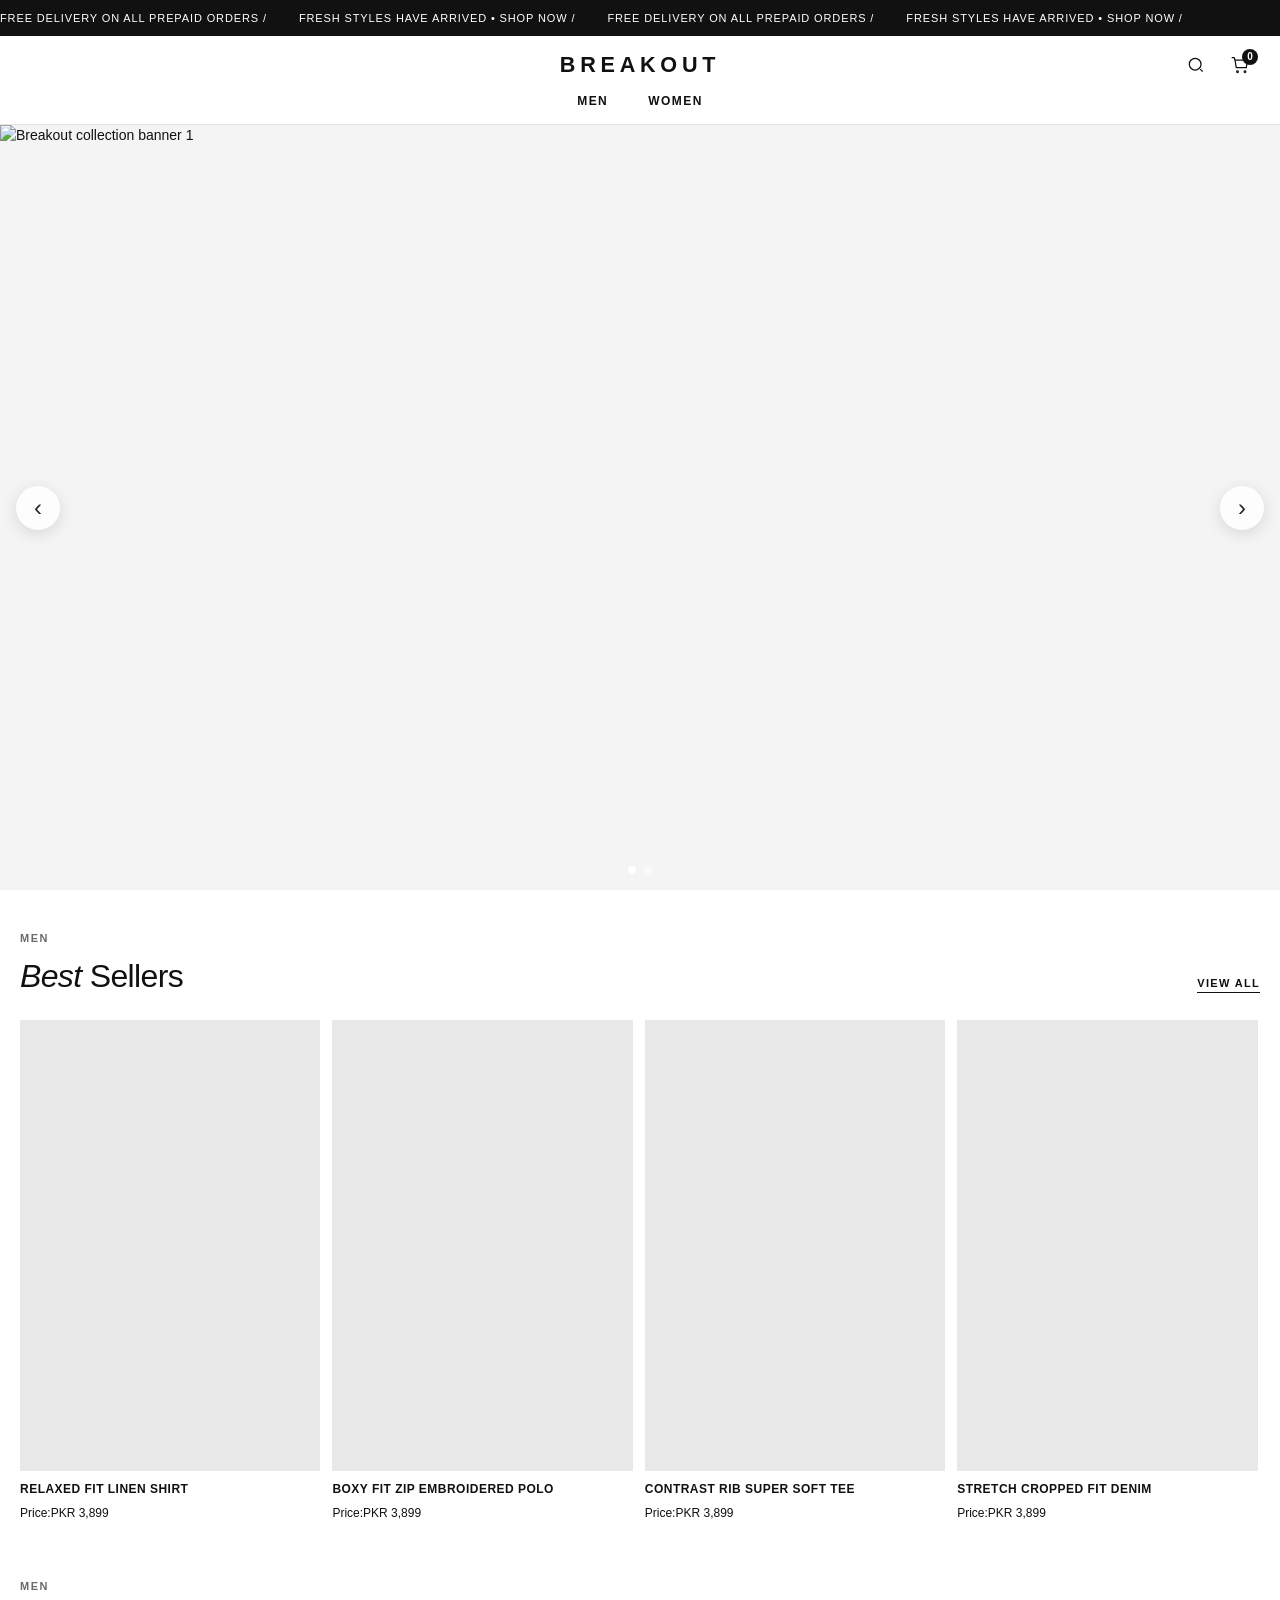
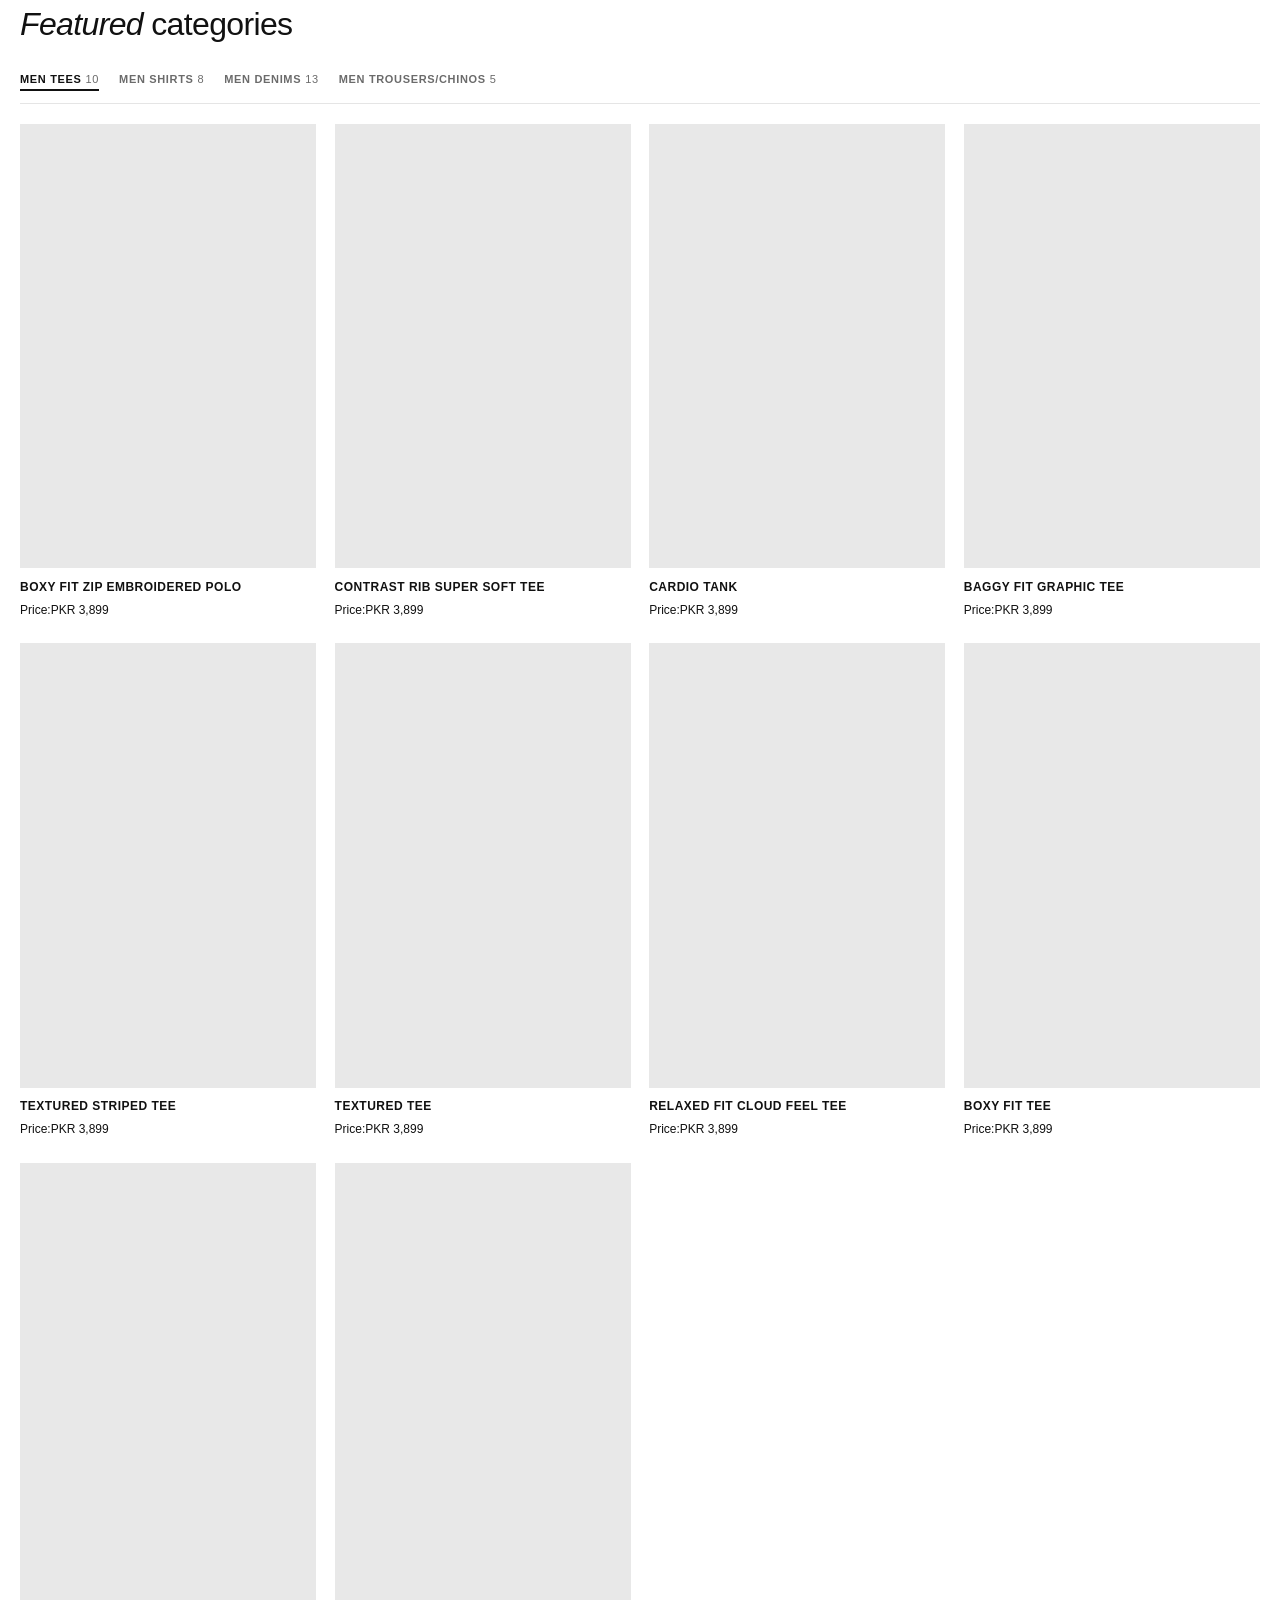
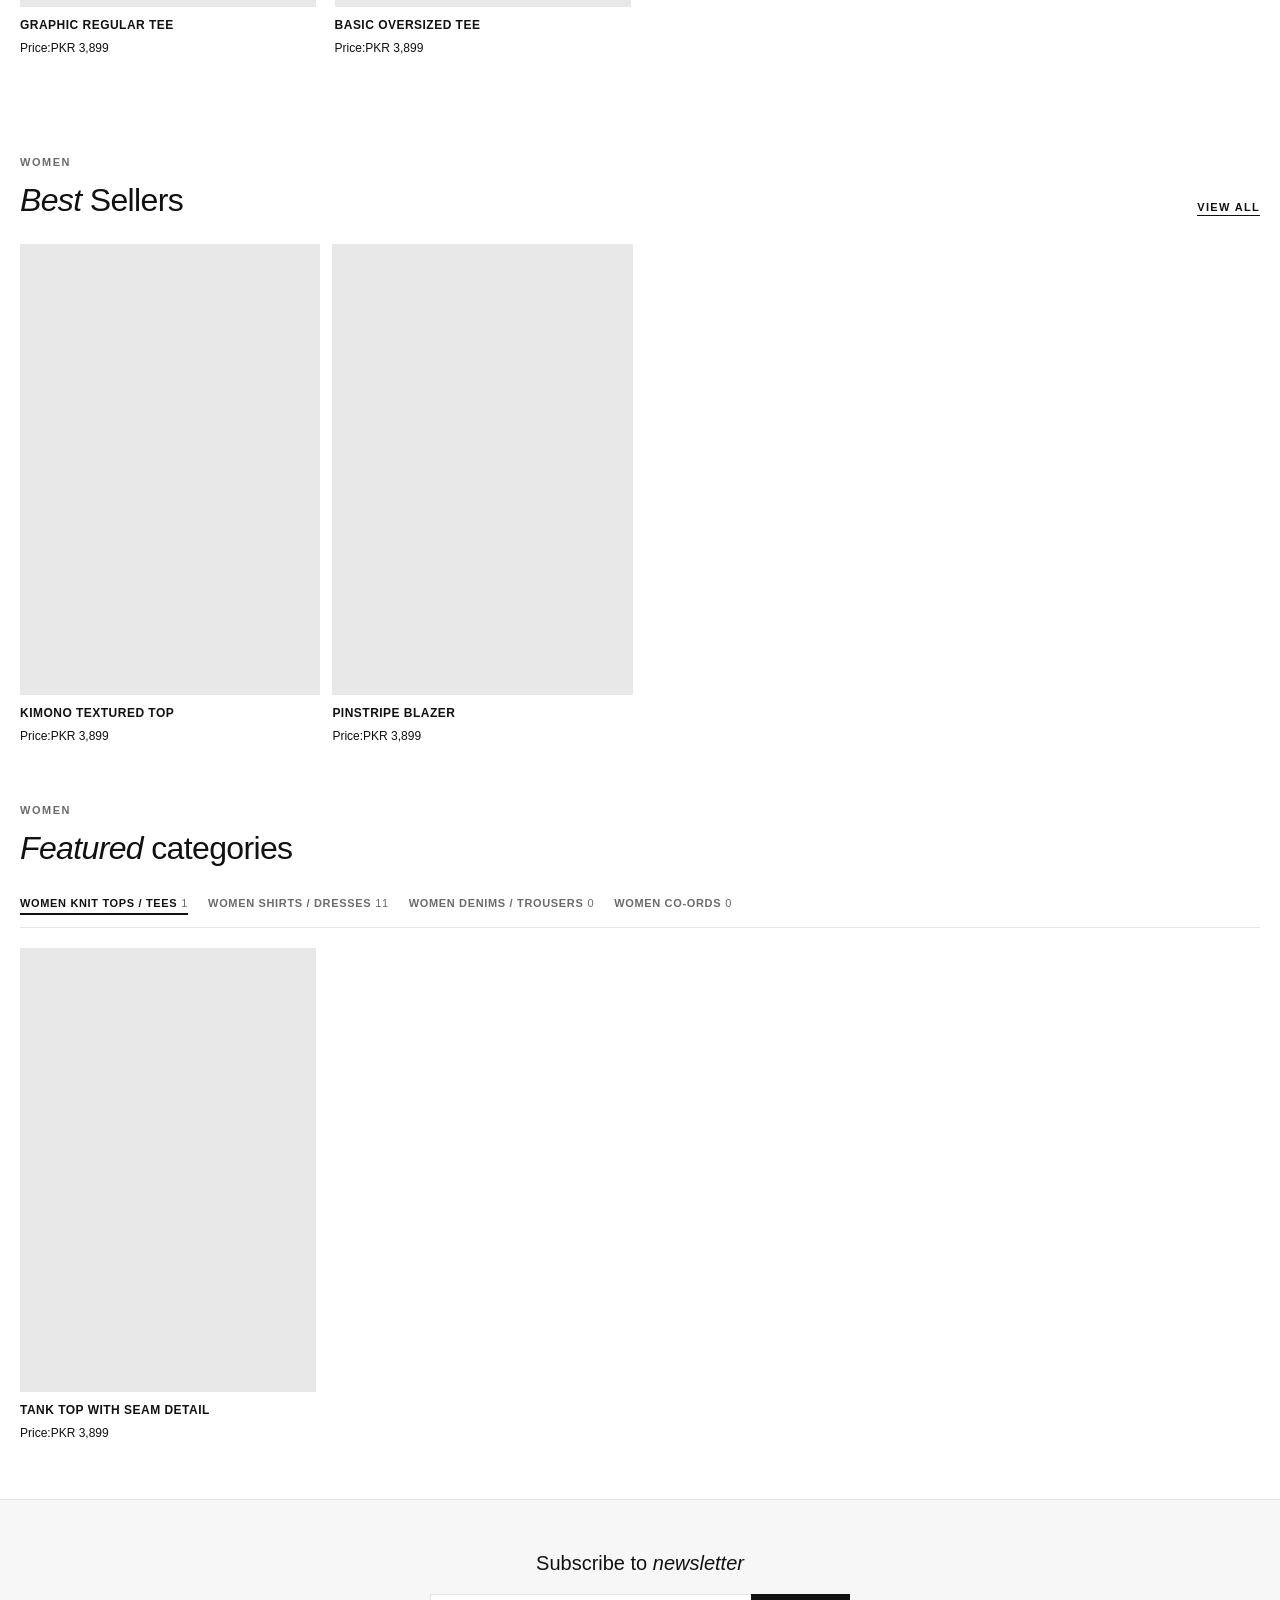
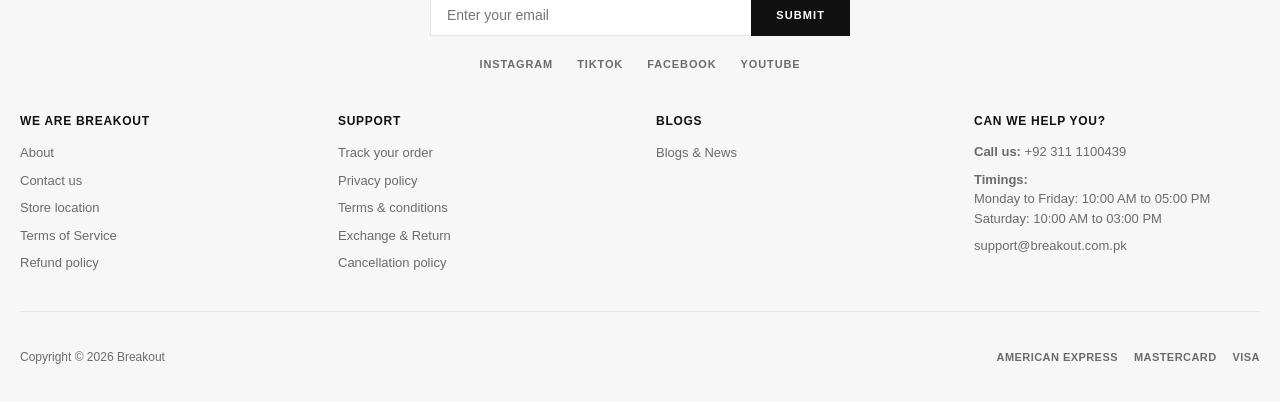
==== commit 3e83330e: "Point Vercel try-on at Lightsail and ship Men/Women catalog. Wire PRODUCTION_API to the AWS containe" ====
--- a/index.html
+++ b/index.html
@@ -5,7 +5,7 @@
   <meta name="viewport" content="width=device-width, initial-scale=1.0" />
   <meta http-equiv="Cache-Control" content="no-cache, no-store, must-revalidate" />
   <title>Best Western Wear &amp; Casual Clothing | Breakout Pakistan</title>
-  <link rel="stylesheet" href="css/style.css?v=20260825" />
+  <link rel="stylesheet" href="css/style.css?v=20260825b" />
 </head>
 <body>
 
@@ -45,12 +45,6 @@
       </div>
       <div class="bo-nav__item" data-gender="female">
         <a href="#section-women" class="bo-nav__link">Women</a>
-      </div>
-      <div class="bo-nav__item" data-gender="boys">
-        <a href="#section-boys" class="bo-nav__link">Boys</a>
-      </div>
-      <div class="bo-nav__item" data-gender="girls">
-        <a href="#section-girls" class="bo-nav__link">Girls</a>
       </div>
     </nav>
   </header>
@@ -158,14 +152,14 @@
     </div>
   </footer>
 
-  <script src="js/config.js?v=20260825"></script>
-  <script src="js/products.js?v=20260825"></script>
-  <script src="js/cart.js?v=20260825"></script>
-  <script src="js/product-modal.js?v=20260825"></script>
-  <script src="js/vton-widget.js?v=20260825"></script>
-  <script src="js/ui.js?v=20260825"></script>
-  <script src="js/hero.js?v=20260825"></script>
-  <script src="js/shop.js?v=20260825"></script>
+  <script src="js/config.js?v=20260825b"></script>
+  <script src="js/products.js?v=20260825b"></script>
+  <script src="js/cart.js?v=20260825b"></script>
+  <script src="js/product-modal.js?v=20260825b"></script>
+  <script src="js/vton-widget.js?v=20260825b"></script>
+  <script src="js/ui.js?v=20260825b"></script>
+  <script src="js/hero.js?v=20260825b"></script>
+  <script src="js/shop.js?v=20260825b"></script>
   <script>
     window.addEventListener("error", function (e) {
       if (e.filename && e.filename.indexOf("/js/") !== -1) {
--- a/css/style.css
+++ b/css/style.css
@@ -957,7 +957,7 @@
 .bo-carousel .bo-product {
   flex: 0 0 calc(50% - 0.375rem);
   scroll-snap-align: start;
-  min-width: 160px;
+  min-width: 180px;
 }
 
 @media (min-width: 640px) {
@@ -968,8 +968,8 @@
 
 @media (min-width: 1024px) {
   .bo-carousel .bo-product {
-    flex: 0 0 calc(16.666% - 0.625rem);
-    max-width: 220px;
+    flex: 0 0 calc(25% - 0.6rem);
+    max-width: none;
   }
 }
 
@@ -1016,19 +1016,20 @@
 .bo-product-grid {
   display: grid;
   grid-template-columns: repeat(2, 1fr);
-  gap: 0.75rem;
+  gap: 1rem 0.85rem;
 }
 
 @media (min-width: 640px) {
   .bo-product-grid {
     grid-template-columns: repeat(3, 1fr);
-    gap: 1rem;
+    gap: 1.25rem 1rem;
   }
 }
 
 @media (min-width: 1024px) {
   .bo-product-grid {
-    grid-template-columns: repeat(6, 1fr);
+    grid-template-columns: repeat(4, 1fr);
+    gap: 1.5rem 1.15rem;
   }
 }
 
@@ -1111,16 +1112,16 @@
 }
 
 .bo-product__title {
-  margin: 0 0 0.35rem;
-  font-size: 11px;
+  margin: 0 0 0.4rem;
+  font-size: 12px;
   font-weight: 600;
   letter-spacing: 0.04em;
-  line-height: 1.35;
+  line-height: 1.4;
   text-transform: uppercase;
 }
 
 .bo-product__price {
-  font-size: 11px;
+  font-size: 12px;
   line-height: 1.45;
 }
 
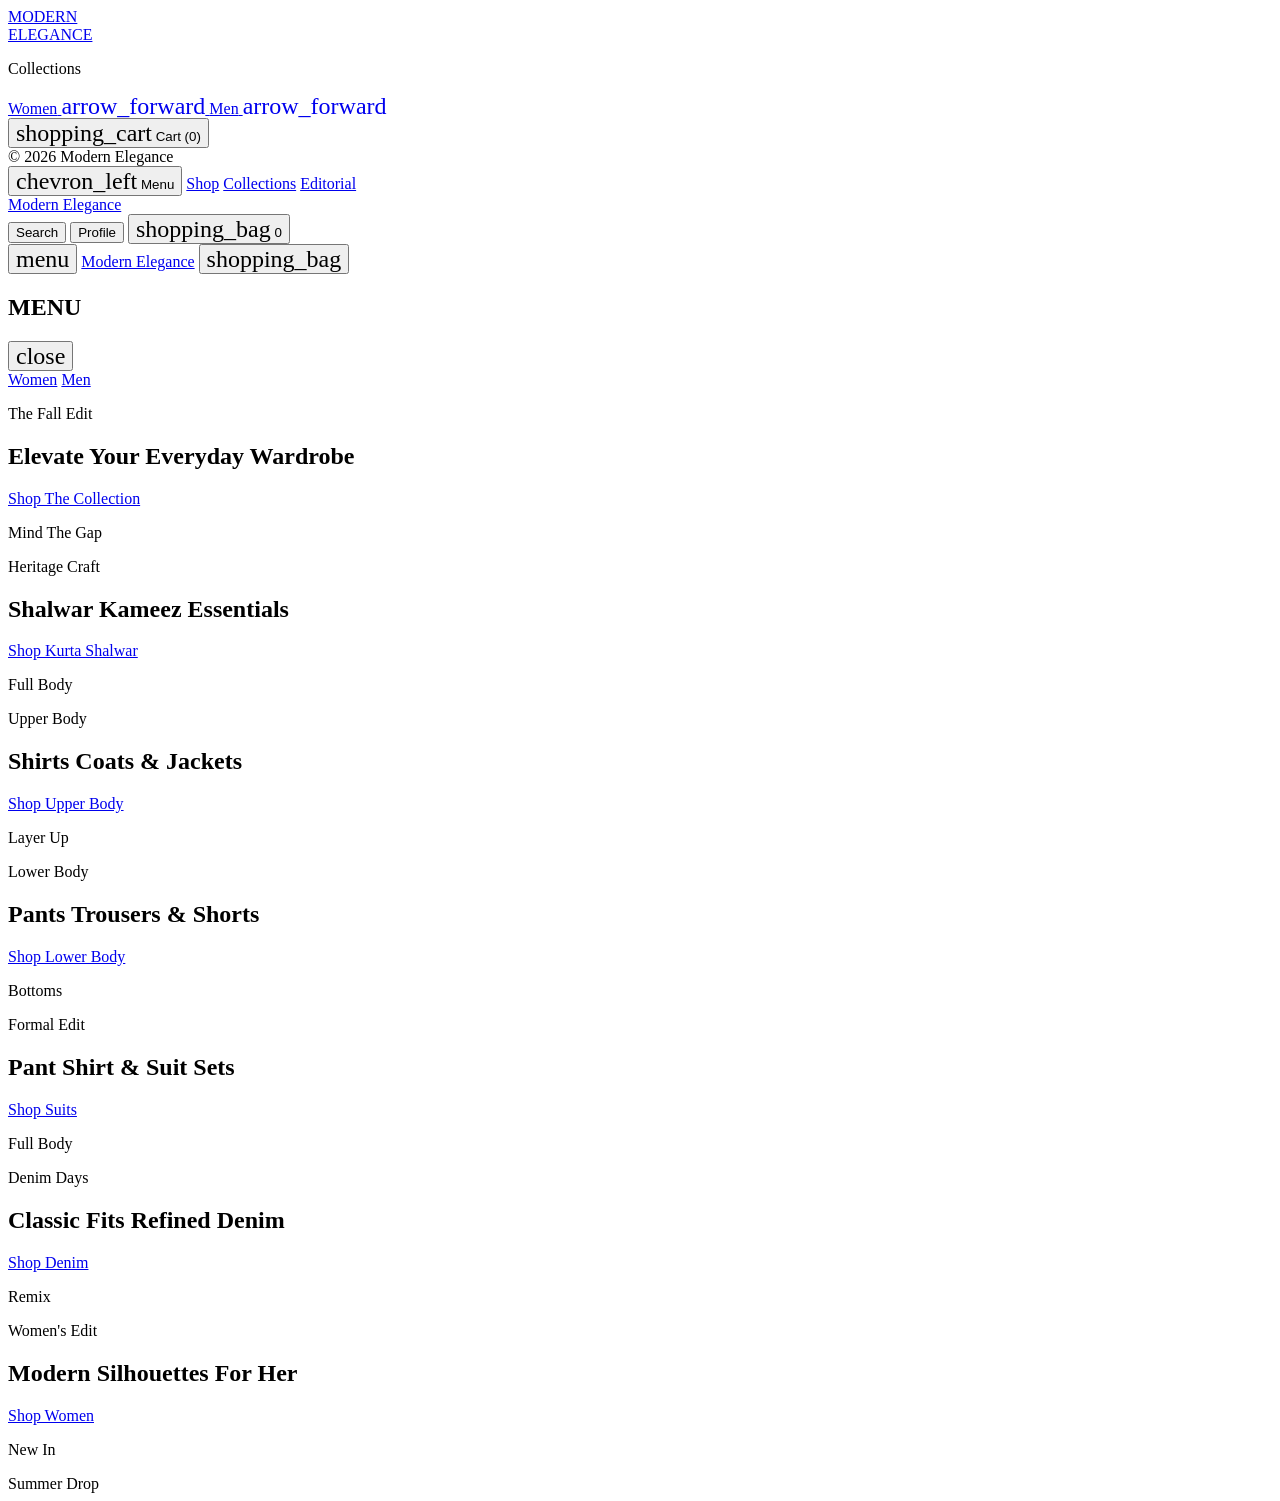
==== commit ba573cda: "Update ecommerce virtual try-on application" ====
--- a/index.html
+++ b/index.html
@@ -1,171 +1,28 @@
-<!DOCTYPE html>
-<html lang="en">
-<head>
-  <meta charset="UTF-8" />
-  <meta name="viewport" content="width=device-width, initial-scale=1.0" />
-  <meta http-equiv="Cache-Control" content="no-cache, no-store, must-revalidate" />
-  <title>Best Western Wear &amp; Casual Clothing | Breakout Pakistan</title>
-  <link rel="stylesheet" href="css/style.css?v=20260825b" />
-</head>
-<body>
-
-  <a class="skip-link" href="#main">Skip to content</a>
-
-  <!-- Announcement bar (matches breakout.com.pk copy) -->
-  <div class="announcement-bar">
-    <div class="announcement-bar__track">
-      <span>FREE DELIVERY ON ALL PREPAID ORDERS /</span>
-      <span>FRESH STYLES HAVE ARRIVED • SHOP NOW /</span>
-      <span>FREE DELIVERY ON ALL PREPAID ORDERS /</span>
-      <span>FRESH STYLES HAVE ARRIVED • SHOP NOW /</span>
-    </div>
-  </div>
-
-  <!-- Header -->
-  <header class="bo-header" id="bo-header">
-    <div class="bo-header__row bo-header__row--mobile">
-      <button type="button" class="bo-icon-btn" id="btn-menu" aria-label="Menu">
-        <svg width="22" height="22" viewBox="0 0 24 24" fill="none" stroke="currentColor" stroke-width="1.5"><path d="M4 7h16M4 12h16M4 17h16"/></svg>
-      </button>
-      <a href="index.html" class="bo-logo">BREAKOUT</a>
-      <div class="bo-header__actions">
-        <button type="button" class="bo-icon-btn" id="btn-search" aria-label="Search">
-          <svg width="20" height="20" viewBox="0 0 24 24" fill="none" stroke="currentColor" stroke-width="1.5"><circle cx="11" cy="11" r="7"/><path d="M20 20l-3-3"/></svg>
-        </button>
-        <button type="button" class="bo-icon-btn bo-cart-btn" id="btn-cart" aria-label="Shopping cart">
-          <svg width="20" height="20" viewBox="0 0 24 24" fill="none" stroke="currentColor" stroke-width="1.5"><path d="M6 6h15l-1.5 9h-12z"/><circle cx="9" cy="20" r="1"/><circle cx="18" cy="20" r="1"/><path d="M6 6L5 3H2"/></svg>
-          <span class="bo-cart-count" id="cart-count">0</span>
-        </button>
-      </div>
-    </div>
-
-    <nav class="bo-nav" aria-label="Main">
-      <div class="bo-nav__item" data-gender="male">
-        <a href="#section-men" class="bo-nav__link">Men</a>
-      </div>
-      <div class="bo-nav__item" data-gender="female">
-        <a href="#section-women" class="bo-nav__link">Women</a>
-      </div>
-    </nav>
-  </header>
-
-  <!-- Mobile menu drawer -->
-  <div class="bo-drawer" id="drawer-menu" aria-hidden="true">
-    <div class="bo-drawer__backdrop" data-close-drawer></div>
-    <aside class="bo-drawer__panel">
-      <div class="bo-drawer__head">
-        <span class="bo-drawer__title">Menu</span>
-        <button type="button" class="bo-drawer__close" data-close-drawer aria-label="Close">&times;</button>
-      </div>
-      <nav class="bo-drawer__nav" id="mobile-nav"></nav>
-    </aside>
-  </div>
-
-  <!-- Search drawer -->
-  <div class="bo-drawer" id="drawer-search" aria-hidden="true">
-    <div class="bo-drawer__backdrop" data-close-drawer></div>
-    <aside class="bo-drawer__panel">
-      <div class="bo-drawer__head">
-        <span class="bo-drawer__title">Search</span>
-        <button type="button" class="bo-drawer__close" data-close-drawer aria-label="Close">&times;</button>
-      </div>
-      <input type="search" class="bo-search-input" placeholder="Search for..." id="search-input" />
-      <div class="bo-search-hints" id="search-hints"></div>
-      <div class="bo-search-results" id="search-results"></div>
-    </aside>
-  </div>
-
-  <!-- Cart drawer -->
-  <div class="bo-drawer bo-drawer--cart" id="drawer-cart" aria-hidden="true">
-    <div class="bo-drawer__backdrop" data-close-drawer></div>
-    <aside class="bo-drawer__panel">
-      <div class="bo-drawer__head">
-        <span class="bo-drawer__title">Cart (<span id="cart-count-drawer">0</span>)</span>
-        <button type="button" class="bo-drawer__close" data-close-drawer aria-label="Close">&times;</button>
-      </div>
-      <div id="cart-body"></div>
-    </aside>
-  </div>
-
-  <main id="main">
-    <div id="catalog"></div>
-  </main>
-
-  <!-- Footer -->
-  <footer class="bo-footer">
-    <div class="bo-footer__newsletter">
-      <h3>Subscribe to <em>newsletter</em></h3>
-      <form class="bo-newsletter-form" onsubmit="return false;">
-        <input type="email" placeholder="Enter your email" aria-label="Email" />
-        <button type="submit" class="bo-btn">Submit</button>
-      </form>
-      <div class="bo-social">
-        <span>Instagram</span>
-        <span>TikTok</span>
-        <span>Facebook</span>
-        <span>YouTube</span>
-      </div>
-    </div>
-
-    <div class="bo-footer__grid">
-      <div>
-        <h4>We are BREAKOUT</h4>
-        <ul>
-          <li><a href="#">About</a></li>
-          <li><a href="#">Contact us</a></li>
-          <li><a href="#">Store location</a></li>
-          <li><a href="#">Terms of Service</a></li>
-          <li><a href="#">Refund policy</a></li>
-        </ul>
-      </div>
-      <div>
-        <h4>Support</h4>
-        <ul>
-          <li><a href="#">Track your order</a></li>
-          <li><a href="#">Privacy policy</a></li>
-          <li><a href="#">Terms &amp; conditions</a></li>
-          <li><a href="#">Exchange &amp; Return</a></li>
-          <li><a href="#">Cancellation policy</a></li>
-        </ul>
-      </div>
-      <div>
-        <h4>Blogs</h4>
-        <ul>
-          <li><a href="#">Blogs &amp; News</a></li>
-        </ul>
-      </div>
-      <div>
-        <h4>Can we help you?</h4>
-        <p><strong>Call us:</strong> +92 311 1100439</p>
-        <p><strong>Timings:</strong><br />Monday to Friday: 10:00 AM to 05:00 PM<br />Saturday: 10:00 AM to 03:00 PM</p>
-        <p><a href="mailto:support@breakout.com.pk">support@breakout.com.pk</a></p>
-      </div>
-    </div>
-
-    <div class="bo-footer__bottom">
-      <p>Copyright © 2026 Breakout</p>
-      <div class="bo-payments">
-        <span>American Express</span>
-        <span>Mastercard</span>
-        <span>Visa</span>
-      </div>
-    </div>
-  </footer>
-
-  <script src="js/config.js?v=20260825b"></script>
-  <script src="js/products.js?v=20260825b"></script>
-  <script src="js/cart.js?v=20260825b"></script>
-  <script src="js/product-modal.js?v=20260825b"></script>
-  <script src="js/vton-widget.js?v=20260825b"></script>
-  <script src="js/ui.js?v=20260825b"></script>
-  <script src="js/hero.js?v=20260825b"></script>
-  <script src="js/shop.js?v=20260825b"></script>
-  <script>
-    window.addEventListener("error", function (e) {
-      if (e.filename && e.filename.indexOf("/js/") !== -1) {
-        console.error("Script error:", e.message, e.filename);
-      }
-    });
-  </script>
-</body>
-</html>
+<!DOCTYPE html>
+<html lang="en">
+  <head>
+    <meta charset="UTF-8" />
+    <meta http-equiv="refresh" content="0; url=frontend/index.html" />
+    <meta name="viewport" content="width=device-width, initial-scale=1.0" />
+    <title>Redirecting to Modern Elegance</title>
+    <style>
+      body {
+        margin: 0;
+        min-height: 100vh;
+        display: grid;
+        place-items: center;
+        font-family: Arial, sans-serif;
+        background: #0f172a;
+        color: #f8fafc;
+      }
+      a {
+        color: #f8fafc;
+        text-decoration: underline;
+      }
+    </style>
+  </head>
+  <body>
+    <p>Redirecting to the updated storefront...</p>
+    <p><a href="frontend/index.html">Click here if you are not redirected</a></p>
+  </body>
+</html>
